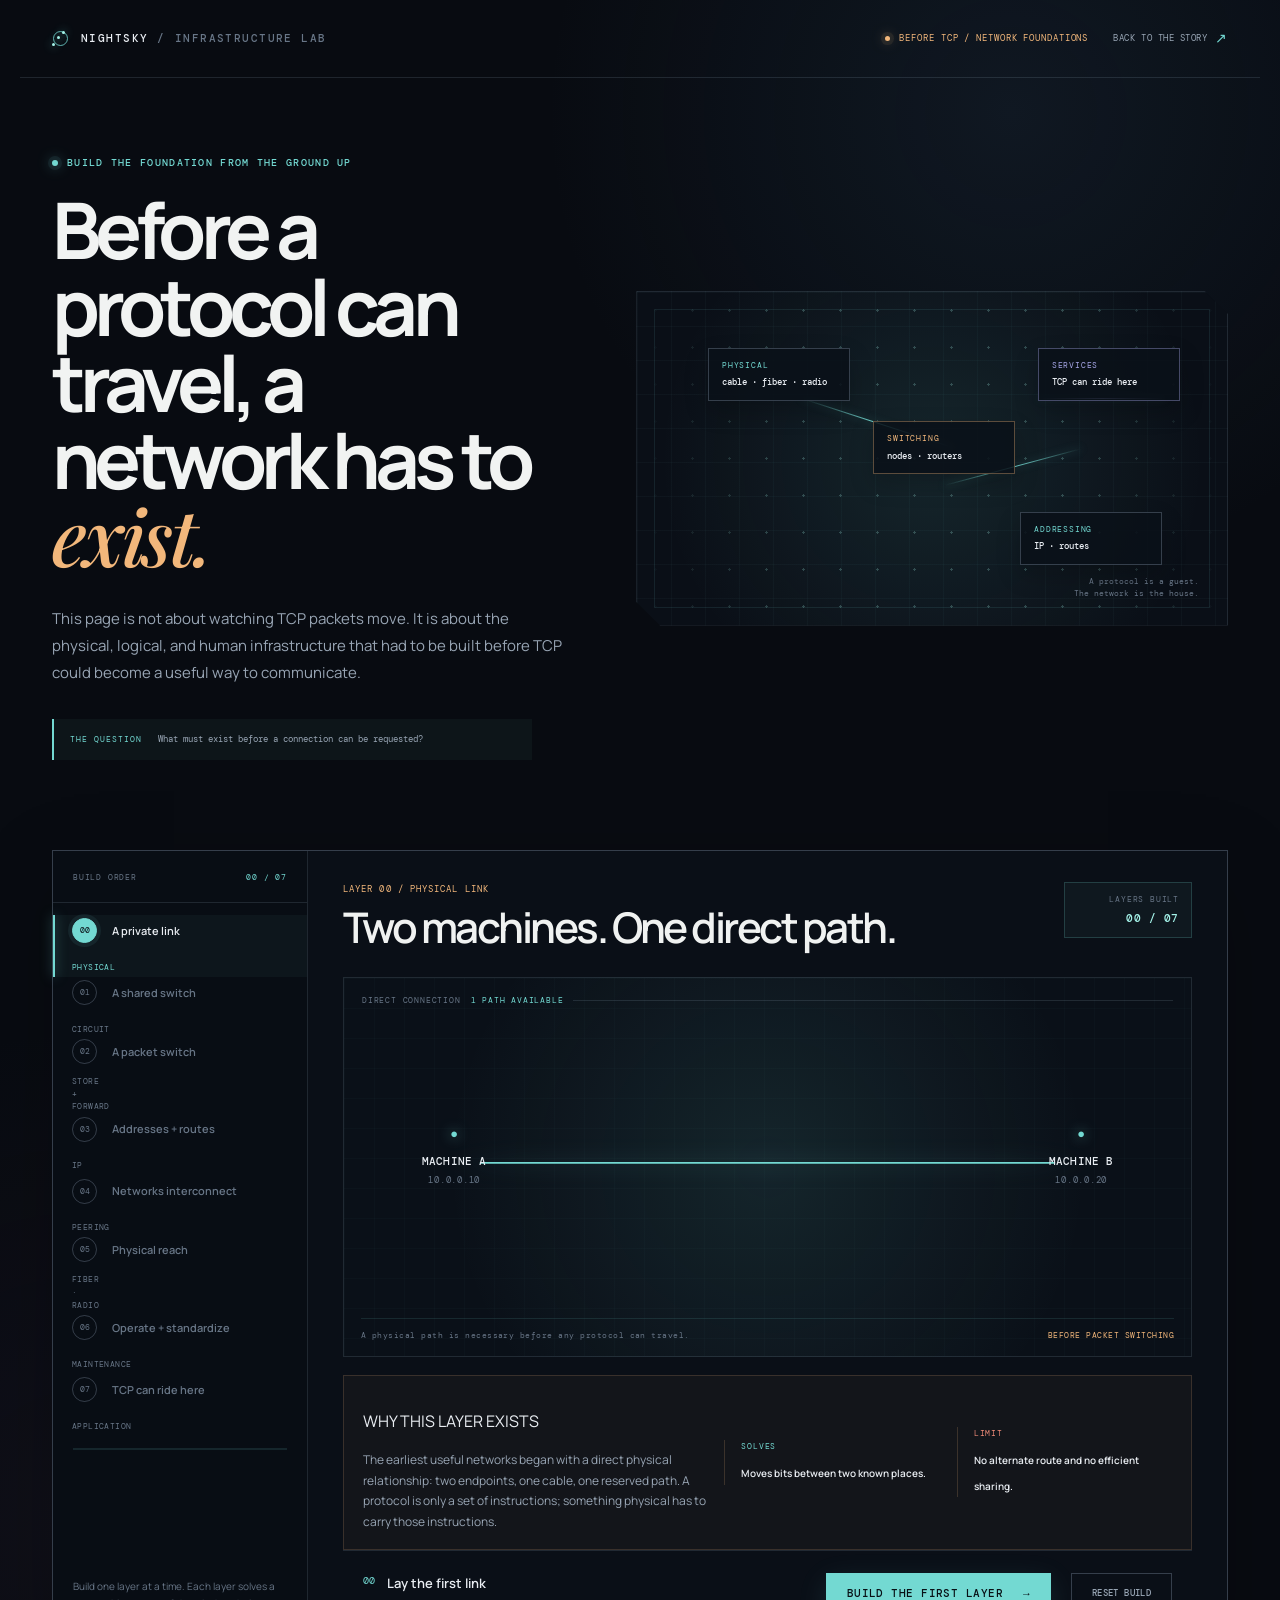
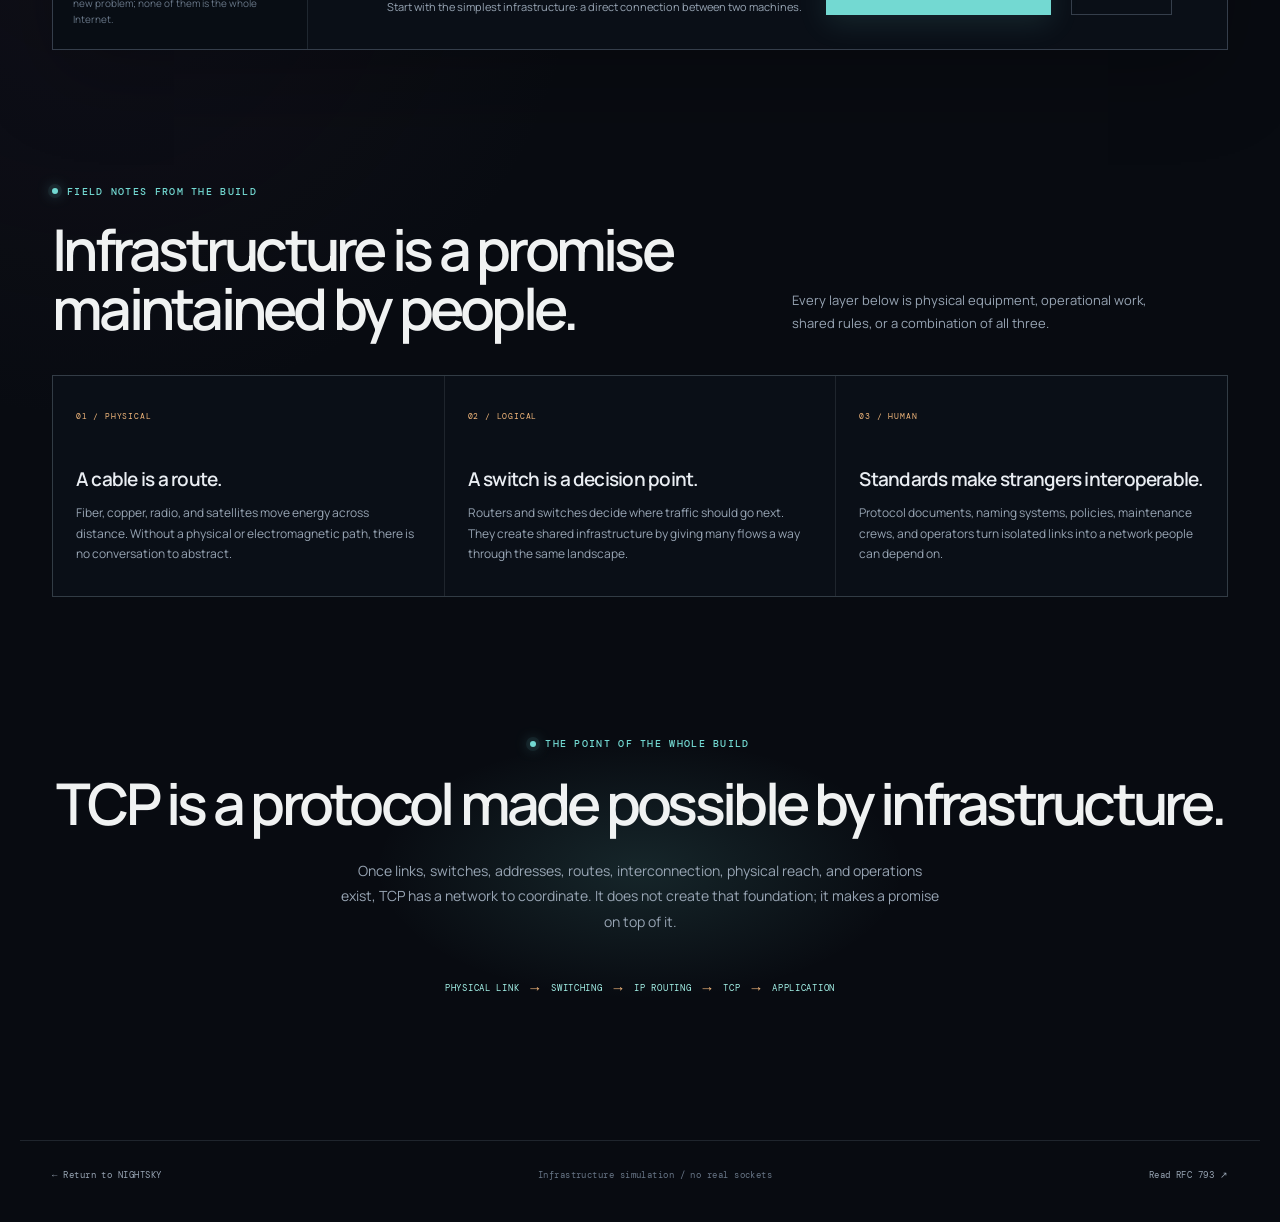
==== infrastructure.html @ 34075d55 "Refocus simulation on network infrastructure" ====
<!doctype html>
<html lang="en">
  <head>
    <meta charset="UTF-8" />
    <meta name="viewport" content="width=device-width, initial-scale=1.0" />
    <meta name="description" content="Build the network beneath TCP: physical links, switches, addressing, interconnection, reach, and operations." />
    <title>Infrastructure Lab — How the Network Was Built</title>
    <link rel="stylesheet" href="styles.css" />
    <link rel="stylesheet" href="infrastructure.css" />
  </head>
  <body class="infrastructure-page">
    <header class="infrastructure-topbar">
      <a class="brand" href="index.html" aria-label="Return to NIGHTSKY home">
        <span class="brand-mark" aria-hidden="true"><i></i><i></i><i></i></span>
        <span>NIGHTSKY</span>
        <span class="brand-slash">/</span>
        <span class="brand-muted">INFRASTRUCTURE LAB</span>
      </a>
      <div class="infra-scope-pill"><span class="signal-dot"></span> BEFORE TCP / NETWORK FOUNDATIONS</div>
      <a class="infra-back-link" href="index.html">Back to the story <span aria-hidden="true">↗</span></a>
    </header>

    <main class="infrastructure-main">
      <section class="infrastructure-hero">
        <div class="infrastructure-hero-copy">
          <p class="eyebrow"><span class="eyebrow-dot"></span> Build the foundation from the ground up</p>
          <h1>Before a protocol can travel, a network has to <em>exist.</em></h1>
          <p>
            This page is not about watching TCP packets move. It is about the physical, logical, and human
            infrastructure that had to be built before TCP could become a useful way to communicate.
          </p>
          <div class="infrastructure-scope-note">
            <span>THE QUESTION</span>
            <p>What must exist before a connection can be requested?</p>
          </div>
        </div>
        <div class="infrastructure-hero-diagram" aria-label="A layered illustration of physical links, switches, networks, and services" role="img">
          <div class="infra-hero-grid" aria-hidden="true"></div>
          <div class="infra-hero-layer layer-physical"><span>PHYSICAL</span><b>cable · fiber · radio</b></div>
          <div class="infra-hero-layer layer-switch"><span>SWITCHING</span><b>nodes · routers</b></div>
          <div class="infra-hero-layer layer-address"><span>ADDRESSING</span><b>IP · routes</b></div>
          <div class="infra-hero-layer layer-service"><span>SERVICES</span><b>TCP can ride here</b></div>
          <div class="infra-hero-connector connector-a" aria-hidden="true"></div>
          <div class="infra-hero-connector connector-b" aria-hidden="true"></div>
          <div class="infra-hero-connector connector-c" aria-hidden="true"></div>
          <div class="infrastructure-hero-caption">A protocol is a guest.<br />The network is the house.</div>
        </div>
      </section>

      <section class="infrastructure-lab-shell" aria-labelledby="buildTitle">
        <aside class="infrastructure-stepper" aria-label="Network infrastructure layers">
          <div class="infra-stepper-heading"><span>BUILD ORDER</span><b id="buildStepCount">00 / 07</b></div>
          <div class="infrastructure-step-list">
            <button class="infrastructure-step is-current" data-infra-step="0" type="button"><span>00</span><b>A private link</b><i>physical</i></button>
            <button class="infrastructure-step" data-infra-step="1" type="button"><span>01</span><b>A shared switch</b><i>circuit</i></button>
            <button class="infrastructure-step" data-infra-step="2" type="button"><span>02</span><b>A packet switch</b><i>store + forward</i></button>
            <button class="infrastructure-step" data-infra-step="3" type="button"><span>03</span><b>Addresses + routes</b><i>IP</i></button>
            <button class="infrastructure-step" data-infra-step="4" type="button"><span>04</span><b>Networks interconnect</b><i>peering</i></button>
            <button class="infrastructure-step" data-infra-step="5" type="button"><span>05</span><b>Physical reach</b><i>fiber · radio</i></button>
            <button class="infrastructure-step" data-infra-step="6" type="button"><span>06</span><b>Operate + standardize</b><i>maintenance</i></button>
            <button class="infrastructure-step" data-infra-step="7" type="button"><span>07</span><b>TCP can ride here</b><i>application</i></button>
          </div>
          <div class="infra-stepper-progress" aria-hidden="true"><span id="buildProgress"></span></div>
          <p class="infra-stepper-note">Build one layer at a time. Each layer solves a new problem; none of them is the whole Internet.</p>
        </aside>

        <div class="infrastructure-workspace">
          <div class="infra-workspace-heading">
            <div><p class="workspace-kicker" id="buildKicker">LAYER 00 / PHYSICAL LINK</p><h2 id="buildTitle">Two machines. One direct path.</h2></div>
            <div class="layer-count"><span>LAYERS BUILT</span><strong id="layerCount">01 / 08</strong></div>
          </div>

          <div class="build-canvas" id="buildCanvas" data-stage="0" aria-label="Network infrastructure build board">
            <div class="build-grid" aria-hidden="true"></div>
            <div class="build-canvas-label"><span id="canvasLabel">DIRECT CONNECTION</span><b id="canvasStatus">1 PATH AVAILABLE</b></div>
            <div class="build-illustration" id="buildIllustration" aria-live="polite"></div>
            <div class="build-canvas-footer"><span id="canvasHint">A physical path is necessary before any protocol can travel.</span><strong id="canvasEra">BEFORE PACKET SWITCHING</strong></div>
          </div>

          <div class="infrastructure-explanation">
            <div class="infra-explanation-copy"><p class="step-explainer-kicker">WHY THIS LAYER EXISTS</p><p id="buildExplanation">The earliest useful networks began with a direct physical relationship: two endpoints, one cable, one reserved path.</p></div>
            <div class="infra-solves"><span>SOLVES</span><strong id="buildSolves">Moves bits between two known places.</strong></div>
            <div class="infra-limits"><span>LIMIT</span><strong id="buildLimit">No alternate route and no efficient sharing.</strong></div>
          </div>

          <div class="infrastructure-action-panel">
            <div class="infra-action-context"><span id="actionLayer">00</span><div><strong id="actionTitle">Lay the first link</strong><p id="actionPrompt">Start with the simplest infrastructure: a direct connection between two machines.</p></div></div>
            <button class="button button-primary" id="buildPrimary" type="button">Build the first layer <span aria-hidden="true">→</span></button>
            <button class="button button-quiet" id="buildReset" type="button">Reset build</button>
          </div>
        </div>
      </section>

      <section class="infrastructure-log-section" aria-labelledby="fieldNotesTitle">
        <div class="infra-section-heading">
          <div><p class="eyebrow"><span class="eyebrow-dot"></span> Field notes from the build</p><h2 id="fieldNotesTitle">Infrastructure is a promise maintained by people.</h2></div>
          <p>Every layer below is physical equipment, operational work, shared rules, or a combination of all three.</p>
        </div>
        <div class="field-note-grid">
          <article class="field-note"><span>01 / PHYSICAL</span><h3>A cable is a route.</h3><p>Fiber, copper, radio, and satellites move energy across distance. Without a physical or electromagnetic path, there is no conversation to abstract.</p></article>
          <article class="field-note"><span>02 / LOGICAL</span><h3>A switch is a decision point.</h3><p>Routers and switches decide where traffic should go next. They create shared infrastructure by giving many flows a way through the same landscape.</p></article>
          <article class="field-note"><span>03 / HUMAN</span><h3>Standards make strangers interoperable.</h3><p>Protocol documents, naming systems, policies, maintenance crews, and operators turn isolated links into a network people can depend on.</p></article>
        </div>
      </section>

      <section class="infrastructure-recap">
        <div class="infrastructure-recap-glow" aria-hidden="true"></div>
        <div class="infrastructure-recap-content">
          <p class="eyebrow"><span class="eyebrow-dot"></span> The point of the whole build</p>
          <h2>TCP is a protocol made possible by infrastructure.</h2>
          <p>Once links, switches, addresses, routes, interconnection, physical reach, and operations exist, TCP has a network to coordinate. It does not create that foundation; it makes a promise on top of it.</p>
          <div class="infrastructure-stack" aria-label="The relationship between infrastructure and TCP">
            <span>PHYSICAL LINK</span><i>→</i><span>SWITCHING</span><i>→</i><span>IP ROUTING</span><i>→</i><span>TCP</span><i>→</i><span>APPLICATION</span>
          </div>
        </div>
      </section>
    </main>

    <footer class="infrastructure-footer">
      <a href="index.html">← Return to NIGHTSKY</a>
      <span>Infrastructure simulation / no real sockets</span>
      <a href="https://www.rfc-editor.org/rfc/rfc793" target="_blank" rel="noreferrer">Read RFC 793 ↗</a>
    </footer>

    <script src="infrastructure.js"></script>
  </body>
</html>
---- styles.css ----
@import url('https://fonts.googleapis.com/css2?family=DM+Mono:wght@400;500&family=Manrope:wght@400;500;600;700;800&family=Playfair+Display:ital,wght@0,500;0,600;1,500;1,600&display=swap');

:root {
  --ink: #e9edf2;
  --muted: #98a5b4;
  --faint: #687687;
  --bg: #080b11;
  --bg-soft: #0d121b;
  --panel: #111824;
  --panel-deep: #0a0f17;
  --line: rgba(164, 184, 209, 0.15);
  --line-bright: rgba(164, 184, 209, 0.28);
  --cyan: #73d9d2;
  --cyan-bright: #a4f3e9;
  --amber: #f2b77b;
  --coral: #f08b78;
  --lavender: #a7a7e8;
  --max: 1240px;
  --sans: 'Manrope', ui-sans-serif, system-ui, -apple-system, BlinkMacSystemFont, 'Segoe UI', sans-serif;
  --serif: 'Playfair Display', Georgia, serif;
  --mono: 'DM Mono', ui-monospace, SFMono-Regular, Menlo, Monaco, Consolas, monospace;
}

* {
  box-sizing: border-box;
}

html {
  scroll-behavior: smooth;
  background: var(--bg);
}

body {
  margin: 0;
  color: var(--ink);
  background:
    radial-gradient(circle at 77% 5%, rgba(49, 83, 112, 0.16), transparent 28rem),
    radial-gradient(circle at 10% 43%, rgba(74, 48, 80, 0.12), transparent 30rem),
    var(--bg);
  font-family: var(--sans);
  line-height: 1.6;
  overflow-x: hidden;
}

body::before,
body::after {
  content: '';
  position: fixed;
  z-index: -1;
  width: 1px;
  height: 1px;
  border-radius: 50%;
  background: #fff;
  box-shadow: 40px 80px 0 rgba(255, 255, 255, 0.5), 160px 20px 0 rgba(255, 255, 255, 0.38), 310px 120px 0 rgba(255, 255, 255, 0.3), 510px 40px 0 rgba(255, 255, 255, 0.32), 730px 130px 0 rgba(255, 255, 255, 0.25), 940px 20px 0 rgba(255, 255, 255, 0.4), 1120px 160px 0 rgba(255, 255, 255, 0.25), 1280px 70px 0 rgba(255, 255, 255, 0.3), 1510px 190px 0 rgba(255, 255, 255, 0.35), 1750px 80px 0 rgba(255, 255, 255, 0.25);
  opacity: 0.5;
  pointer-events: none;
}

body::before {
  top: 4%;
  left: 4%;
}

body::after {
  top: 61%;
  left: 0;
  transform: scale(0.65);
  opacity: 0.24;
}

.noise {
  position: fixed;
  inset: 0;
  z-index: 20;
  opacity: 0.025;
  pointer-events: none;
  background-image: url("data:image/svg+xml,%3Csvg viewBox='0 0 180 180' xmlns='http://www.w3.org/2000/svg'%3E%3Cfilter id='n'%3E%3CfeTurbulence type='fractalNoise' baseFrequency='.9' numOctaves='4' stitchTiles='stitch'/%3E%3C/filter%3E%3Crect width='100%25' height='100%25' filter='url(%23n)' opacity='.65'/%3E%3C/svg%3E");
}

a {
  color: inherit;
  text-decoration: none;
}

button,
input {
  font: inherit;
}

button,
a {
  -webkit-tap-highlight-color: transparent;
}

button {
  cursor: pointer;
}

::selection {
  color: #091015;
  background: var(--cyan);
}

.topbar {
  position: relative;
  z-index: 5;
  display: flex;
  align-items: center;
  gap: 30px;
  max-width: var(--max);
  height: 82px;
  margin: 0 auto;
  padding: 0 32px;
  border-bottom: 1px solid var(--line);
}

.brand,
.footer-brand {
  display: inline-flex;
  align-items: center;
  gap: 9px;
  color: var(--ink);
  font-family: var(--mono);
  font-size: 11px;
  font-weight: 500;
  letter-spacing: 0.13em;
  white-space: nowrap;
}

.brand-slash,
.brand-muted {
  color: var(--faint);
}

.brand-mark {
  position: relative;
  display: inline-flex;
  align-items: flex-end;
  gap: 2px;
  width: 17px;
  height: 17px;
  margin-right: 3px;
}

.brand-mark::before {
  position: absolute;
  top: 1px;
  left: 1px;
  width: 13px;
  height: 13px;
  border: 1px solid var(--cyan);
  border-radius: 50%;
  content: '';
  opacity: 0.8;
}

.brand-mark i {
  z-index: 1;
  display: block;
  width: 3px;
  height: 3px;
  border-radius: 50%;
  background: var(--cyan-bright);
  box-shadow: 0 0 8px var(--cyan);
}

.brand-mark i:nth-child(1) {
  margin-bottom: 1px;
}

.brand-mark i:nth-child(2) {
  margin-bottom: 8px;
}

.brand-mark i:nth-child(3) {
  margin-bottom: 13px;
}

.topnav {
  display: flex;
  align-items: center;
  gap: 25px;
  margin-left: auto;
  color: var(--muted);
  font-size: 12px;
  font-weight: 600;
}

.topnav a,
.topnav-cta,
.text-link,
.footer a {
  transition: color 180ms ease, opacity 180ms ease;
}

.topnav a:hover,
.topnav a:focus-visible,
.topnav-cta:hover,
.topnav-cta:focus-visible,
.text-link:hover,
.text-link:focus-visible,
.footer a:hover,
.footer a:focus-visible {
  color: var(--cyan-bright);
}

.topnav-cta {
  color: var(--cyan);
  font-family: var(--mono);
  font-size: 10px;
  letter-spacing: 0.08em;
  text-transform: uppercase;
}

.section-pad {
  max-width: var(--max);
  margin: 0 auto;
  padding: 130px 32px;
}

.eyebrow {
  display: flex;
  align-items: center;
  gap: 9px;
  margin: 0 0 22px;
  color: var(--cyan);
  font-family: var(--mono);
  font-size: 10px;
  font-weight: 500;
  letter-spacing: 0.13em;
  line-height: 1.3;
  text-transform: uppercase;
}

.eyebrow-dot,
.signal-dot {
  display: inline-block;
  width: 6px;
  height: 6px;
  flex: 0 0 auto;
  border-radius: 50%;
  background: var(--cyan);
  box-shadow: 0 0 0 4px rgba(115, 217, 210, 0.08), 0 0 14px rgba(115, 217, 210, 0.8);
}

.hero {
  display: grid;
  grid-template-columns: minmax(0, 0.94fr) minmax(460px, 1.06fr);
  align-items: center;
  gap: 56px;
  min-height: 670px;
  padding-top: 90px;
  padding-bottom: 105px;
}

.hero-copy {
  position: relative;
  z-index: 1;
}

.hero h1 {
  max-width: 700px;
  margin: 0;
  color: #f2f4f5;
  font-size: clamp(50px, 6vw, 83px);
  font-weight: 700;
  letter-spacing: -0.07em;
  line-height: 0.99;
}

.hero h1 em {
  color: var(--amber);
  font-family: var(--serif);
  font-weight: 500;
  letter-spacing: -0.045em;
}

.hero-lede {
  max-width: 570px;
  margin: 33px 0 0;
  color: var(--muted);
  font-size: 16px;
  line-height: 1.75;
}

.hero-lede strong {
  color: var(--ink);
  font-weight: 600;
}

.hero-actions {
  display: flex;
  align-items: center;
  gap: 25px;
  margin-top: 37px;
}

.button {
  display: inline-flex;
  align-items: center;
  justify-content: center;
  gap: 20px;
  min-height: 48px;
  border: 1px solid transparent;
  padding: 0 20px;
  font-family: var(--mono);
  font-size: 11px;
  font-weight: 500;
  letter-spacing: 0.04em;
  line-height: 1;
  text-transform: uppercase;
  transition: background 180ms ease, border-color 180ms ease, color 180ms ease, transform 180ms ease, box-shadow 180ms ease;
}

.button:hover,
.button:focus-visible {
  transform: translateY(-2px);
}

.button-primary {
  color: #081116;
  background: var(--cyan);
  box-shadow: 0 8px 30px rgba(115, 217, 210, 0.12);
}

.button-primary:hover,
.button-primary:focus-visible {
  background: var(--cyan-bright);
  box-shadow: 0 12px 35px rgba(115, 217, 210, 0.2);
}

.text-link {
  color: var(--muted);
  font-family: var(--mono);
  font-size: 10px;
  letter-spacing: 0.05em;
  text-transform: uppercase;
}

.text-link span {
  display: inline-block;
  margin-left: 7px;
  color: var(--amber);
  font-size: 14px;
}

.hero-meta {
  display: flex;
  flex-wrap: wrap;
  gap: 17px 25px;
  margin-top: 76px;
  color: var(--faint);
  font-family: var(--mono);
  font-size: 9px;
  letter-spacing: 0.04em;
  text-transform: uppercase;
}

.hero-meta b {
  margin-right: 5px;
  color: var(--amber);
  font-weight: 500;
}

.hero-visual {
  position: relative;
  min-height: 510px;
  overflow: hidden;
  border: 1px solid var(--line);
  background:
    linear-gradient(rgba(115, 217, 210, 0.025) 1px, transparent 1px),
    linear-gradient(90deg, rgba(115, 217, 210, 0.025) 1px, transparent 1px),
    radial-gradient(circle at 50% 47%, rgba(62, 107, 121, 0.3), transparent 35%),
    #0a1019;
  background-size: 42px 42px, 42px 42px, auto, auto;
  clip-path: polygon(0 0, 96% 0, 100% 7%, 100% 100%, 4% 100%, 0 93%);
}

.hero-visual::before,
.hero-visual::after {
  position: absolute;
  content: '';
  pointer-events: none;
}

.hero-visual::before {
  inset: 18px;
  border: 1px solid rgba(115, 217, 210, 0.12);
  clip-path: polygon(0 0, 97% 0, 100% 7%, 100% 100%, 3% 100%, 0 92%);
}

.hero-visual::after {
  top: 53px;
  right: 55px;
  width: 4px;
  height: 4px;
  border-radius: 50%;
  background: var(--cyan-bright);
  box-shadow: 0 0 15px 4px rgba(115, 217, 210, 0.6);
}

.visual-orbit {
  position: absolute;
  top: 50%;
  left: 50%;
  border: 1px solid rgba(115, 217, 210, 0.14);
  border-radius: 50%;
  transform: translate(-50%, -50%) rotate(-18deg);
}

.orbit-one {
  width: 420px;
  height: 250px;
}

.orbit-two {
  width: 510px;
  height: 345px;
  border-color: rgba(167, 167, 232, 0.1);
  transform: translate(-50%, -50%) rotate(24deg);
}

.visual-glow {
  position: absolute;
  top: 50%;
  left: 50%;
  width: 210px;
  height: 210px;
  border-radius: 50%;
  background: rgba(115, 217, 210, 0.1);
  filter: blur(35px);
  transform: translate(-50%, -50%);
}

.constellation-lines {
  position: absolute;
  inset: 0;
}

.line {
  position: absolute;
  height: 1px;
  transform-origin: left center;
  background: linear-gradient(90deg, transparent, rgba(115, 217, 210, 0.65), transparent);
  box-shadow: 0 0 8px rgba(115, 217, 210, 0.3);
}

.line::after {
  position: absolute;
  top: -2px;
  right: 14%;
  width: 5px;
  height: 5px;
  border-radius: 50%;
  background: var(--cyan-bright);
  box-shadow: 0 0 12px 3px rgba(115, 217, 210, 0.5);
  content: '';
}

.line-a {
  top: 48%;
  left: 16%;
  width: 31%;
  transform: rotate(-24deg);
}

.line-b {
  top: 48%;
  left: 47%;
  width: 31%;
  transform: rotate(21deg);
}

.line-c {
  top: 51%;
  left: 16%;
  width: 50%;
  transform: rotate(4deg);
  opacity: 0.36;
}

.line-d {
  top: 35%;
  left: 23%;
  width: 43%;
  transform: rotate(-42deg);
  opacity: 0.3;
}

.line-e {
  top: 69%;
  left: 26%;
  width: 44%;
  transform: rotate(32deg);
  opacity: 0.28;
}

.line-f {
  top: 28%;
  left: 58%;
  width: 23%;
  transform: rotate(68deg);
  opacity: 0.32;
}

.node {
  position: absolute;
  z-index: 2;
  display: flex;
  flex-direction: column;
  align-items: center;
  gap: 8px;
  color: var(--ink);
  font-family: var(--mono);
  font-size: 9px;
  letter-spacing: 0.12em;
  text-align: center;
}

.node::before {
  position: absolute;
  top: -19px;
  left: 50%;
  width: 8px;
  height: 8px;
  border: 2px solid var(--cyan);
  border-radius: 50%;
  background: var(--bg-soft);
  box-shadow: 0 0 0 5px rgba(115, 217, 210, 0.08), 0 0 22px rgba(115, 217, 210, 0.7);
  content: '';
  transform: translateX(-50%);
}

.node b {
  color: var(--faint);
  font-size: 8px;
  font-weight: 400;
}

.node-origin {
  top: 47%;
  left: 14%;
}

.node-router {
  top: 36%;
  left: 48%;
}

.node-server {
  top: 48%;
  right: 13%;
}

.packet {
  position: absolute;
  z-index: 3;
  display: flex;
  align-items: center;
  gap: 6px;
  color: #071116;
  background: var(--cyan);
  box-shadow: 0 0 18px rgba(115, 217, 210, 0.45);
  font-family: var(--mono);
  font-size: 7px;
  font-weight: 500;
  letter-spacing: 0.04em;
  padding: 4px 6px;
  transform: rotate(-8deg);
  animation: packetFloat 4s ease-in-out infinite;
}

.packet i {
  color: rgba(7, 17, 22, 0.58);
  font-style: normal;
}

.packet-a {
  top: 40%;
  left: 29%;
}

.packet-b {
  top: 54%;
  left: 55%;
  animation-delay: -1.8s;
  background: var(--amber);
  box-shadow: 0 0 18px rgba(242, 183, 123, 0.35);
}

.packet-c {
  top: 30%;
  left: 68%;
  animation-delay: -2.8s;
  background: var(--lavender);
  box-shadow: 0 0 18px rgba(167, 167, 232, 0.35);
}

@keyframes packetFloat {
  0%, 100% { margin-top: 0; }
  50% { margin-top: -10px; }
}

.visual-caption {
  position: absolute;
  bottom: 33px;
  left: 34px;
  display: flex;
  align-items: flex-start;
  gap: 13px;
  color: var(--muted);
  font-family: var(--mono);
  font-size: 9px;
  line-height: 1.6;
}

.visual-caption p {
  margin: 0;
}

.visual-caption b {
  color: var(--cyan-bright);
  font-weight: 500;
  letter-spacing: 0.04em;
}

.caption-line {
  width: 26px;
  height: 1px;
  margin-top: 7px;
  background: var(--amber);
}

.coordinate {
  position: absolute;
  color: rgba(152, 165, 180, 0.56);
  font-family: var(--mono);
  font-size: 8px;
  letter-spacing: 0.12em;
}

.coordinate-top {
  top: 33px;
  left: 34px;
}

.coordinate-bottom {
  right: 33px;
  bottom: 35px;
  color: rgba(242, 183, 123, 0.7);
}

.story-strip {
  position: relative;
  display: grid;
  grid-template-columns: 190px 1fr 32px;
  align-items: center;
  gap: 25px;
  max-width: var(--max);
  margin: 0 auto;
  padding: 28px 32px;
  border-top: 1px solid var(--line);
  border-bottom: 1px solid var(--line);
  color: var(--muted);
}

.strip-label {
  display: flex;
  align-items: center;
  gap: 9px;
  color: var(--amber);
  font-family: var(--mono);
  font-size: 9px;
  letter-spacing: 0.1em;
  line-height: 1.4;
  text-transform: uppercase;
}

.story-strip p {
  max-width: 720px;
  margin: 0;
  font-family: var(--serif);
  font-size: 18px;
  font-style: italic;
  line-height: 1.5;
}

.strip-mark {
  color: var(--cyan);
  font-size: 17px;
  text-align: right;
}

.section-heading {
  display: grid;
  grid-template-columns: minmax(0, 1fr) minmax(280px, 0.7fr);
  align-items: end;
  gap: 80px;
  margin-bottom: 60px;
}

.section-heading h2 {
  max-width: 630px;
  margin: 0;
  color: #f0f2f2;
  font-size: clamp(36px, 4.5vw, 61px);
  font-weight: 600;
  letter-spacing: -0.065em;
  line-height: 1.02;
}

.section-intro {
  max-width: 390px;
  margin: 0 0 3px;
  color: var(--muted);
  font-size: 14px;
  line-height: 1.75;
}

.journey {
  padding-top: 150px;
}

.journey-board {
  display: grid;
  grid-template-columns: minmax(250px, 0.72fr) minmax(0, 1.28fr);
  min-height: 470px;
  border: 1px solid var(--line);
  background: rgba(13, 18, 27, 0.62);
}

.journey-rail {
  position: relative;
  display: flex;
  flex-direction: column;
  gap: 0;
  padding: 27px 0;
  border-right: 1px solid var(--line);
}

.rail-line {
  position: absolute;
  top: 54px;
  bottom: 54px;
  left: 33px;
  width: 1px;
  background: var(--line);
}

.rail-line span {
  display: block;
  width: 1px;
  height: 0;
  background: var(--cyan);
  box-shadow: 0 0 12px rgba(115, 217, 210, 0.75);
  transition: height 450ms ease;
}

.journey-step {
  position: relative;
  z-index: 1;
  display: grid;
  grid-template-columns: 40px 1fr auto;
  align-items: center;
  gap: 9px;
  min-height: 54px;
  border: 0;
  padding: 0 28px 0 21px;
  color: var(--faint);
  background: transparent;
  text-align: left;
  transition: color 200ms ease, background 200ms ease;
}

.journey-step:hover,
.journey-step:focus-visible,
.journey-step.is-active {
  color: var(--ink);
  background: rgba(115, 217, 210, 0.045);
}

.step-number {
  display: flex;
  align-items: center;
  justify-content: center;
  width: 25px;
  height: 25px;
  border: 1px solid var(--line-bright);
  border-radius: 50%;
  color: var(--faint);
  background: var(--panel-deep);
  font-family: var(--mono);
  font-size: 9px;
  transition: border-color 200ms ease, color 200ms ease, box-shadow 200ms ease;
}

.journey-step.is-active .step-number {
  border-color: var(--cyan);
  color: var(--bg);
  background: var(--cyan);
  box-shadow: 0 0 0 5px rgba(115, 217, 210, 0.08), 0 0 18px rgba(115, 217, 210, 0.38);
}

.step-title {
  font-size: 13px;
  font-weight: 600;
}

.step-era {
  color: var(--faint);
  font-family: var(--mono);
  font-size: 9px;
  letter-spacing: 0.04em;
}

.journey-step.is-active .step-era {
  color: var(--cyan);
}

.journey-detail {
  position: relative;
  display: flex;
  flex-direction: column;
  min-height: 470px;
  padding: 48px 57px 38px;
  background:
    radial-gradient(circle at 82% 20%, rgba(115, 217, 210, 0.08), transparent 15rem),
    var(--panel-deep);
}

.detail-index {
  color: var(--amber);
  font-family: var(--mono);
  font-size: 10px;
  letter-spacing: 0.12em;
}

.detail-icon {
  display: flex;
  align-items: center;
  justify-content: center;
  width: 55px;
  height: 55px;
  margin: 55px 0 25px;
  border: 1px solid rgba(115, 217, 210, 0.45);
  border-radius: 50%;
  color: var(--cyan);
  font-size: 24px;
  box-shadow: 0 0 0 9px rgba(115, 217, 210, 0.045), inset 0 0 20px rgba(115, 217, 210, 0.08);
}

.journey-detail h3 {
  max-width: 500px;
  margin: 0;
  color: #f0f2f2;
  font-size: clamp(27px, 3.2vw, 41px);
  font-weight: 600;
  letter-spacing: -0.055em;
  line-height: 1.08;
}

.journey-detail > p {
  max-width: 570px;
  margin: 22px 0 0;
  color: var(--muted);
  font-size: 14px;
  line-height: 1.8;
}

.detail-answer {
  max-width: 570px;
  margin-top: auto;
  padding-top: 30px;
}

.answer-label {
  display: block;
  margin-bottom: 6px;
  color: var(--faint);
  font-family: var(--mono);
  font-size: 9px;
  letter-spacing: 0.1em;
  text-transform: uppercase;
}

.detail-answer strong {
  display: block;
  color: var(--cyan-bright);
  font-size: 12px;
  font-weight: 600;
  line-height: 1.5;
}

.detail-footer {
  display: flex;
  align-items: center;
  justify-content: space-between;
  margin-top: 30px;
  padding-top: 18px;
  border-top: 1px solid var(--line);
  color: var(--faint);
  font-family: var(--mono);
  font-size: 9px;
  letter-spacing: 0.09em;
}

.detail-arrow {
  color: var(--amber);
  font-size: 17px;
}

.analogy-panel {
  display: grid;
  grid-template-columns: minmax(0, 1fr) minmax(330px, 0.9fr);
  gap: 60px;
  align-items: center;
  margin-top: 20px;
  padding: 32px 35px;
  border: 1px solid var(--line);
  background: rgba(242, 183, 123, 0.025);
}

.analogy-copy .eyebrow {
  margin-bottom: 14px;
  color: var(--amber);
}

.analogy-copy .eyebrow-dot {
  background: var(--amber);
  box-shadow: 0 0 0 4px rgba(242, 183, 123, 0.08), 0 0 14px rgba(242, 183, 123, 0.7);
}

.analogy-copy h3 {
  margin: 0;
  color: #edf0ef;
  font-size: 25px;
  font-weight: 600;
  letter-spacing: -0.04em;
}

.analogy-copy p:not(.eyebrow) {
  max-width: 550px;
  margin: 13px 0 0;
  color: var(--muted);
  font-size: 13px;
  line-height: 1.75;
}

.analogy-visual {
  min-height: 125px;
  padding-top: 12px;
}

.train-track,
.envelope-row {
  display: flex;
  align-items: center;
  gap: 7px;
  height: 37px;
}

.train-track {
  position: relative;
  max-width: 280px;
  padding-bottom: 10px;
  border-bottom: 1px solid rgba(167, 167, 232, 0.35);
}

.train-car {
  position: absolute;
  z-index: 1;
  top: 0;
  left: 30px;
  padding: 6px 8px;
  color: #0b1017;
  background: var(--lavender);
  font-family: var(--mono);
  font-size: 8px;
  letter-spacing: 0.08em;
}

.track-line {
  display: block;
  width: 38px;
  height: 1px;
  background: var(--lavender);
  opacity: 0.45;
}

.track-line:last-child {
  margin-left: 188px;
}

.envelope-row {
  justify-content: flex-end;
  gap: 8px;
}

.envelope {
  display: flex;
  align-items: center;
  justify-content: center;
  width: 42px;
  height: 28px;
  border: 1px solid var(--amber);
  color: var(--amber);
  background: rgba(242, 183, 123, 0.06);
  font-family: var(--mono);
  font-size: 9px;
  transform: translateY(-1px);
}

.envelope:nth-child(2) { transform: translateY(3px); }
.envelope:nth-child(3) { transform: translateY(-2px); }
.envelope:nth-child(4) { transform: translateY(4px); }

.analogy-labels {
  display: flex;
  justify-content: space-between;
  margin-top: 12px;
  color: var(--faint);
  font-family: var(--mono);
  font-size: 8px;
  letter-spacing: 0.05em;
}

.analogy-labels span:last-child {
  color: var(--amber);
}

.packet-workshop {
  padding-top: 145px;
  padding-bottom: 145px;
  border-top: 1px solid var(--line);
}

.workshop-shell {
  display: grid;
  grid-template-columns: minmax(240px, 0.65fr) minmax(0, 1.35fr);
  min-height: 365px;
  border: 1px solid var(--line);
  background: rgba(13, 18, 27, 0.55);
}

.workshop-controls {
  display: flex;
  flex-direction: column;
  padding: 32px 30px;
  border-right: 1px solid var(--line);
  background: rgba(8, 13, 20, 0.55);
}

.control-block + .control-block {
  margin-top: 32px;
}

.control-label {
  display: flex;
  align-items: center;
  gap: 10px;
  color: var(--ink);
  font-size: 12px;
  font-weight: 600;
}

.control-label > span {
  color: var(--cyan);
  font-family: var(--mono);
  font-size: 9px;
  font-weight: 400;
}

.range-row {
  display: flex;
  align-items: center;
  gap: 14px;
  margin-top: 19px;
}

.range-row input {
  width: 100%;
  height: 2px;
  accent-color: var(--cyan);
  cursor: pointer;
}

.range-row output {
  min-width: 67px;
  color: var(--cyan-bright);
  font-family: var(--mono);
  font-size: 9px;
  text-align: right;
}

.toggle-control {
  display: flex;
  align-items: center;
  gap: 11px;
  margin-top: 17px;
  color: var(--muted);
  cursor: pointer;
  font-family: var(--mono);
  font-size: 9px;
}

.toggle-control input {
  position: absolute;
  width: 1px;
  height: 1px;
  opacity: 0;
}

.toggle-track {
  position: relative;
  display: inline-block;
  width: 33px;
  height: 18px;
  flex: 0 0 auto;
  border: 1px solid var(--line-bright);
  border-radius: 12px;
  background: var(--panel);
  transition: border-color 180ms ease, background 180ms ease;
}

.toggle-track i {
  position: absolute;
  top: 3px;
  left: 3px;
  width: 10px;
  height: 10px;
  border-radius: 50%;
  background: var(--faint);
  transition: left 180ms ease, background 180ms ease;
}

.toggle-control input:checked + .toggle-track {
  border-color: var(--coral);
  background: rgba(240, 139, 120, 0.1);
}

.toggle-control input:checked + .toggle-track i {
  left: 18px;
  background: var(--coral);
  box-shadow: 0 0 9px rgba(240, 139, 120, 0.65);
}

.toggle-control input:focus-visible + .toggle-track {
  outline: 2px solid var(--cyan);
  outline-offset: 3px;
}

.workshop-button {
  align-self: flex-start;
  min-height: 42px;
  margin-top: 39px;
  padding: 0 15px;
  color: #081116;
  font-size: 9px;
}

.workshop-hint {
  margin: auto 0 0;
  padding-top: 35px;
  color: var(--faint);
  font-size: 10px;
  line-height: 1.6;
}

.workshop-stage {
  position: relative;
  display: flex;
  flex-direction: column;
  min-width: 0;
  padding: 31px 35px 28px;
  background:
    linear-gradient(rgba(115, 217, 210, 0.027) 1px, transparent 1px),
    linear-gradient(90deg, rgba(115, 217, 210, 0.027) 1px, transparent 1px),
    #0b1119;
  background-size: 34px 34px;
}

.workshop-stage-top {
  display: flex;
  justify-content: space-between;
  color: var(--faint);
  font-family: var(--mono);
  font-size: 9px;
  letter-spacing: 0.1em;
}

.workshop-stage-top strong {
  color: var(--amber);
  font-weight: 400;
}

.packet-track {
  display: flex;
  align-items: center;
  justify-content: center;
  gap: 10px;
  min-height: 145px;
  padding: 16px 0;
}

.packet-piece {
  position: relative;
  display: flex;
  flex-direction: column;
  align-items: center;
  justify-content: center;
  width: 62px;
  height: 74px;
  border: 1px solid var(--line-bright);
  color: var(--muted);
  background: rgba(17, 24, 36, 0.85);
  font-family: var(--mono);
  font-size: 8px;
  line-height: 1.4;
  transition: opacity 250ms ease, border-color 250ms ease, color 250ms ease, background 250ms ease, transform 250ms ease;
}

.packet-piece::before,
.packet-piece::after {
  position: absolute;
  content: '';
}

.packet-piece::before {
  top: 7px;
  left: 7px;
  width: 5px;
  height: 5px;
  border: 1px solid var(--cyan);
  border-radius: 50%;
}

.packet-piece::after {
  right: -5px;
  bottom: 12px;
  left: -5px;
  height: 1px;
  background: var(--line);
}

.packet-piece b {
  color: var(--cyan-bright);
  font-size: 11px;
  font-weight: 500;
}

.packet-piece small {
  color: var(--faint);
  font-size: 7px;
}

.packet-piece.is-sent {
  border-color: var(--cyan);
  color: var(--cyan-bright);
  background: rgba(115, 217, 210, 0.08);
  transform: translateY(-7px);
  box-shadow: 0 0 20px rgba(115, 217, 210, 0.12);
}

.packet-piece.is-sent::before {
  background: var(--cyan);
  box-shadow: 0 0 8px var(--cyan);
}

.packet-piece.is-lost {
  border-color: var(--coral);
  color: var(--coral);
  background: rgba(240, 139, 120, 0.08);
  transform: translateY(8px) rotate(4deg);
  opacity: 0.75;
}

.packet-piece.is-lost::before {
  border-color: var(--coral);
  background: var(--coral);
  box-shadow: 0 0 8px var(--coral);
}

.packet-piece.is-repaired {
  border-color: var(--amber);
  color: var(--amber);
  background: rgba(242, 183, 123, 0.08);
  transform: translateY(-2px);
  box-shadow: 0 0 20px rgba(242, 183, 123, 0.14);
}

.packet-piece.is-repaired::before {
  border-color: var(--amber);
  background: var(--amber);
  box-shadow: 0 0 8px var(--amber);
}

.workshop-message {
  min-height: 28px;
  color: var(--muted);
  font-family: var(--serif);
  font-size: 15px;
  font-style: italic;
  line-height: 1.5;
  text-align: center;
}

.workshop-steps {
  display: flex;
  justify-content: center;
  gap: 22px;
  margin-top: auto;
  padding-top: 22px;
  color: var(--faint);
  font-family: var(--mono);
  font-size: 8px;
  letter-spacing: 0.1em;
  text-transform: uppercase;
}

.workshop-step {
  display: flex;
  align-items: center;
  gap: 7px;
  transition: color 220ms ease;
}

.workshop-step b {
  display: flex;
  align-items: center;
  justify-content: center;
  width: 17px;
  height: 17px;
  border: 1px solid var(--line-bright);
  border-radius: 50%;
  color: var(--faint);
  font-size: 8px;
  font-weight: 400;
}

.workshop-step.is-current,
.workshop-step.is-done {
  color: var(--cyan);
}

.workshop-step.is-current b {
  border-color: var(--cyan);
  color: var(--bg);
  background: var(--cyan);
}

.workshop-step.is-done b {
  border-color: var(--cyan);
  color: var(--cyan);
}

.workshop-story {
  display: flex;
  align-items: flex-start;
  gap: 13px;
  max-width: 700px;
  margin: 30px auto 0;
  color: var(--muted);
  text-align: center;
}

.workshop-story-mark {
  color: var(--amber);
  font-size: 17px;
}

.workshop-story p {
  margin: 0;
  font-family: var(--serif);
  font-size: 15px;
  font-style: italic;
  line-height: 1.55;
}

.workshop-story strong {
  color: var(--ink);
  font-weight: 500;
}

.simulation-gateway {
  display: grid;
  grid-template-columns: minmax(0, 0.9fr) minmax(370px, 1.1fr);
  align-items: center;
  gap: 75px;
  padding-top: 135px;
  padding-bottom: 140px;
  border-top: 1px solid var(--line);
}

.gateway-copy h2 {
  max-width: 550px;
  margin: 0;
  color: #f0f2f2;
  font-size: clamp(34px, 4.4vw, 58px);
  font-weight: 600;
  letter-spacing: -0.065em;
  line-height: 1.03;
}

.gateway-copy > p:not(.eyebrow) {
  max-width: 500px;
  margin: 24px 0 31px;
  color: var(--muted);
  font-size: 14px;
  line-height: 1.8;
}

.gateway-card {
  position: relative;
  overflow: hidden;
  border: 1px solid var(--line-bright);
  background:
    linear-gradient(rgba(115, 217, 210, 0.03) 1px, transparent 1px),
    linear-gradient(90deg, rgba(115, 217, 210, 0.03) 1px, transparent 1px),
    var(--panel-deep);
  background-size: 32px 32px;
  box-shadow: 18px 20px 0 rgba(0, 0, 0, 0.12);
}

.gateway-card::before {
  position: absolute;
  top: -80px;
  right: -60px;
  width: 240px;
  height: 240px;
  border-radius: 50%;
  background: rgba(115, 217, 210, 0.12);
  filter: blur(45px);
  content: '';
}

.gateway-card-top {
  position: relative;
  z-index: 1;
  display: flex;
  justify-content: space-between;
  padding: 18px 21px;
  border-bottom: 1px solid var(--line);
  color: var(--faint);
  font-family: var(--mono);
  font-size: 9px;
  letter-spacing: 0.1em;
}

.gateway-card-top b {
  color: var(--cyan);
  font-weight: 400;
}

.gateway-mini-wire {
  position: relative;
  z-index: 1;
  display: flex;
  align-items: center;
  gap: 10px;
  padding: 58px 26px 44px;
  color: var(--muted);
  font-family: var(--mono);
  font-size: 9px;
  letter-spacing: 0.08em;
  text-align: center;
}

.gateway-mini-wire i {
  position: relative;
  display: block;
  width: 54px;
  height: 1px;
  background: linear-gradient(90deg, var(--cyan), var(--amber));
}

.gateway-mini-wire i::after {
  position: absolute;
  top: -3px;
  right: 0;
  width: 6px;
  height: 6px;
  border-top: 1px solid var(--amber);
  border-right: 1px solid var(--amber);
  content: '';
  transform: rotate(45deg);
}

.gateway-mini-wire strong {
  padding: 8px 10px;
  color: #071116;
  background: var(--cyan);
  font-size: 9px;
  font-weight: 500;
  box-shadow: 0 0 18px rgba(115, 217, 210, 0.35);
}

.gateway-steps-preview {
  position: relative;
  z-index: 1;
  display: grid;
  grid-template-columns: repeat(4, 1fr);
  gap: 1px;
  border-top: 1px solid var(--line);
  border-bottom: 1px solid var(--line);
  background: var(--line);
}

.gateway-steps-preview span {
  min-height: 57px;
  padding: 12px 9px;
  color: var(--faint);
  background: rgba(8, 13, 20, 0.58);
  font-family: var(--mono);
  font-size: 8px;
  line-height: 1.4;
}

.gateway-steps-preview b {
  display: block;
  margin-bottom: 3px;
  color: var(--cyan);
  font-weight: 400;
}

.gateway-card > p {
  position: relative;
  z-index: 1;
  max-width: 390px;
  margin: 22px 23px 24px;
  color: var(--muted);
  font-family: var(--serif);
  font-size: 15px;
  font-style: italic;
  line-height: 1.55;
}

.lab {
  padding-top: 150px;
  padding-bottom: 145px;
}

.lab-heading .section-intro {
  max-width: 430px;
}

.console-shell {
  overflow: hidden;
  border: 1px solid var(--line-bright);
  background: #080d14;
  box-shadow: 0 25px 80px rgba(0, 0, 0, 0.24);
}

.console-toolbar {
  display: flex;
  align-items: center;
  gap: 13px;
  min-height: 46px;
  padding: 0 18px;
  border-bottom: 1px solid var(--line);
  color: var(--faint);
  font-family: var(--mono);
  font-size: 9px;
  letter-spacing: 0.06em;
  text-transform: uppercase;
}

.window-dots {
  display: flex;
  gap: 5px;
}

.window-dots i,
.browser-window-buttons i {
  display: block;
  width: 7px;
  height: 7px;
  border-radius: 50%;
  background: #43505d;
}

.window-dots i:first-child,
.browser-window-buttons i:first-child {
  background: #c87e70;
}

.window-dots i:nth-child(2),
.browser-window-buttons i:nth-child(2) {
  background: #c2a36e;
}

.window-dots i:nth-child(3),
.browser-window-buttons i:nth-child(3) {
  background: #7fae9a;
}

.console-label {
  color: var(--muted);
}

.console-status {
  margin-left: auto;
  color: var(--cyan);
  font-size: 8px;
}

.console-body {
  padding: 26px;
}

.url-bar {
  display: grid;
  grid-template-columns: auto minmax(180px, 1fr) auto;
  align-items: end;
  gap: 13px;
}

.url-bar label {
  grid-column: 1 / -1;
  color: var(--faint);
  font-family: var(--mono);
  font-size: 9px;
  letter-spacing: 0.1em;
  text-transform: uppercase;
}

.url-input-wrap {
  display: flex;
  align-items: center;
  min-height: 47px;
  border: 1px solid var(--line-bright);
  background: var(--panel);
  transition: border-color 180ms ease, box-shadow 180ms ease;
}

.url-input-wrap:focus-within {
  border-color: var(--cyan);
  box-shadow: 0 0 0 3px rgba(115, 217, 210, 0.08);
}

.url-lock {
  padding: 0 13px;
  color: var(--cyan);
  font-family: var(--mono);
  font-size: 15px;
}

.url-input-wrap input {
  width: 100%;
  min-width: 0;
  border: 0;
  outline: 0;
  color: var(--cyan-bright);
  background: transparent;
  font-family: var(--mono);
  font-size: 12px;
}

.url-hint {
  margin: 8px 0 25px;
  color: var(--faint);
  font-size: 11px;
}

.connect-button {
  min-width: 123px;
  min-height: 47px;
  border: 0;
}

.connect-button:disabled {
  cursor: wait;
  opacity: 0.55;
  transform: none;
}

.connection-progress {
  position: relative;
  height: 2px;
  overflow: hidden;
  margin: 0 0 24px;
  background: rgba(115, 217, 210, 0.1);
}

.connection-progress span {
  display: block;
  width: 0;
  height: 100%;
  background: linear-gradient(90deg, var(--cyan), var(--amber));
  box-shadow: 0 0 13px rgba(115, 217, 210, 0.75);
  transition: width 450ms ease;
}

.connection-stage {
  display: grid;
  grid-template-columns: minmax(0, 1.45fr) minmax(250px, 0.7fr);
  min-height: 340px;
  border: 1px solid var(--line);
}

.network-map {
  position: relative;
  overflow: hidden;
  min-height: 340px;
  border-right: 1px solid var(--line);
  background:
    radial-gradient(circle at 25% 52%, rgba(115, 217, 210, 0.11), transparent 11rem),
    radial-gradient(circle at 77% 45%, rgba(242, 183, 123, 0.07), transparent 13rem),
    #0b1119;
}

.map-grid {
  position: absolute;
  inset: 0;
  opacity: 0.5;
  background-image: linear-gradient(rgba(115, 217, 210, 0.055) 1px, transparent 1px), linear-gradient(90deg, rgba(115, 217, 210, 0.055) 1px, transparent 1px);
  background-size: 34px 34px;
}

.map-line {
  position: absolute;
  height: 1px;
  transform-origin: left center;
  background: linear-gradient(90deg, rgba(115, 217, 210, 0.12), rgba(115, 217, 210, 0.65), rgba(115, 217, 210, 0.12));
  box-shadow: 0 0 9px rgba(115, 217, 210, 0.32);
  transition: opacity 300ms ease, background 300ms ease;
}

.map-line-1 {
  top: 52%;
  left: 18%;
  width: 30%;
  transform: rotate(-24deg);
}

.map-line-2 {
  top: 39%;
  left: 48%;
  width: 29%;
  transform: rotate(17deg);
}

.map-line-3 {
  top: 57%;
  left: 48%;
  width: 28%;
  transform: rotate(-17deg);
  opacity: 0.4;
}

.map-node {
  position: absolute;
  z-index: 2;
  display: flex;
  flex-direction: column;
  align-items: center;
  color: var(--muted);
  font-family: var(--mono);
  font-size: 9px;
  letter-spacing: 0.08em;
  text-align: center;
  transition: color 300ms ease, transform 300ms ease;
}

.map-node b {
  color: var(--ink);
  font-size: 10px;
  font-weight: 500;
}

.map-node small {
  margin-top: 3px;
  color: var(--faint);
  font-size: 8px;
  letter-spacing: 0.03em;
}

.node-ring {
  display: block;
  width: 22px;
  height: 22px;
  margin-bottom: 9px;
  border: 1px solid rgba(115, 217, 210, 0.5);
  border-radius: 50%;
  background: #0b1119;
  box-shadow: 0 0 0 5px rgba(115, 217, 210, 0.05), 0 0 16px rgba(115, 217, 210, 0.16);
  transition: border-color 300ms ease, box-shadow 300ms ease, transform 300ms ease;
}

.map-node.is-active {
  color: var(--cyan-bright);
  transform: translateY(-3px);
}

.map-node.is-active .node-ring {
  border-color: var(--cyan-bright);
  box-shadow: 0 0 0 7px rgba(115, 217, 210, 0.08), 0 0 28px rgba(115, 217, 210, 0.6);
  transform: scale(1.18);
}

.origin-node {
  top: 47%;
  left: 11%;
}

.resolver-node {
  top: 25%;
  left: 39%;
}

.router-node {
  top: 49%;
  left: 61%;
}

.server-node {
  top: 35%;
  right: 8%;
}

.traveling-packet {
  position: absolute;
  z-index: 4;
  top: 47%;
  left: 15%;
  display: flex;
  align-items: center;
  gap: 7px;
  min-width: 66px;
  justify-content: center;
  padding: 6px 8px;
  color: #081116;
  background: var(--cyan);
  box-shadow: 0 0 18px rgba(115, 217, 210, 0.65);
  font-family: var(--mono);
  font-size: 8px;
  letter-spacing: 0.07em;
  opacity: 0;
  transform: translate(0, 0) rotate(-9deg);
  transition: left 650ms cubic-bezier(0.22, 0.72, 0.2, 1), top 650ms cubic-bezier(0.22, 0.72, 0.2, 1), opacity 220ms ease, background 220ms ease;
}

.traveling-packet i {
  color: rgba(8, 17, 22, 0.55);
  font-style: normal;
}

.traveling-packet.is-visible {
  opacity: 1;
}

.traveling-packet.packet-request {
  background: var(--amber);
  box-shadow: 0 0 18px rgba(242, 183, 123, 0.65);
}

.map-readout {
  position: absolute;
  right: 15px;
  bottom: 14px;
  left: 15px;
  display: flex;
  justify-content: space-between;
  padding-top: 11px;
  border-top: 1px solid rgba(115, 217, 210, 0.13);
  color: var(--faint);
  font-family: var(--mono);
  font-size: 8px;
  letter-spacing: 0.08em;
}

.map-readout b {
  color: var(--cyan);
  font-weight: 400;
}

.connection-log-panel {
  display: flex;
  flex-direction: column;
  min-width: 0;
  background: #0a0f16;
}

.log-heading {
  display: flex;
  justify-content: space-between;
  padding: 15px 17px;
  border-bottom: 1px solid var(--line);
  color: var(--faint);
  font-family: var(--mono);
  font-size: 8px;
  letter-spacing: 0.1em;
}

.log-heading span:first-child {
  color: var(--cyan);
}

.connection-log {
  display: flex;
  flex: 1;
  flex-direction: column;
  gap: 16px;
  margin: 0;
  padding: 18px 17px;
  list-style: none;
  font-family: var(--mono);
  font-size: 9px;
  line-height: 1.6;
}

.connection-log li {
  display: grid;
  grid-template-columns: 17px 1fr;
  gap: 7px;
  color: var(--muted);
  animation: logIn 300ms ease both;
}

.connection-log li::before {
  color: var(--cyan);
  content: '·';
}

.connection-log li strong {
  display: block;
  margin-bottom: 2px;
  color: var(--ink);
  font-weight: 500;
}

.connection-log li span {
  color: var(--faint);
}

.connection-log .log-empty {
  display: block;
  color: var(--faint);
  font-style: italic;
}

.connection-log .log-empty::before {
  display: none;
}

@keyframes logIn {
  from { opacity: 0; transform: translateY(5px); }
  to { opacity: 1; transform: translateY(0); }
}

.handshake-strip {
  display: grid;
  grid-template-columns: 1fr auto;
  align-items: center;
  gap: 14px 25px;
  margin-top: 22px;
  padding: 17px 18px;
  border: 1px solid rgba(242, 183, 123, 0.17);
  background: rgba(242, 183, 123, 0.035);
}

.handshake-title {
  display: flex;
  align-items: center;
  gap: 9px;
  color: var(--amber);
  font-family: var(--mono);
  font-size: 9px;
  letter-spacing: 0.08em;
  text-transform: uppercase;
}

.handshake-title .signal-dot {
  background: var(--amber);
  box-shadow: 0 0 0 4px rgba(242, 183, 123, 0.08), 0 0 14px rgba(242, 183, 123, 0.65);
}

.handshake-parts {
  display: flex;
  align-items: center;
  gap: 9px;
  font-family: var(--mono);
  font-size: 9px;
}

.handshake-parts span {
  padding: 5px 7px;
  border: 1px solid rgba(242, 183, 123, 0.22);
  color: var(--faint);
  transition: color 250ms ease, border-color 250ms ease, background 250ms ease;
}

.handshake-parts span.is-active {
  border-color: var(--amber);
  color: #1b130b;
  background: var(--amber);
  box-shadow: 0 0 13px rgba(242, 183, 123, 0.3);
}

.handshake-parts i {
  color: var(--faint);
  font-style: normal;
}

.handshake-strip p {
  grid-column: 1 / -1;
  margin: 0;
  color: var(--muted);
  font-family: var(--serif);
  font-size: 13px;
  font-style: italic;
}

.handshake-strip em {
  color: var(--ink);
}

.lesson-grid {
  display: grid;
  grid-template-columns: repeat(3, 1fr);
  gap: 1px;
  margin-top: 20px;
  border: 1px solid var(--line);
  background: var(--line);
}

.lesson-card {
  min-height: 190px;
  padding: 25px 25px 23px;
  background: var(--panel-deep);
}

.lesson-card-highlight {
  background: linear-gradient(145deg, rgba(115, 217, 210, 0.1), var(--panel-deep) 65%);
}

.lesson-number {
  color: var(--cyan);
  font-family: var(--mono);
  font-size: 10px;
  letter-spacing: 0.1em;
}

.lesson-card h3 {
  margin: 30px 0 8px;
  color: var(--ink);
  font-size: 18px;
  font-weight: 600;
  letter-spacing: -0.035em;
}

.lesson-card p {
  margin: 0;
  color: var(--muted);
  font-size: 12px;
  line-height: 1.65;
}

.lesson-card code {
  color: var(--cyan-bright);
  font-family: var(--mono);
  font-size: 10px;
}

.browser-section {
  padding-top: 145px;
  padding-bottom: 150px;
  border-top: 1px solid var(--line);
}

.browser-story-grid {
  display: grid;
  grid-template-columns: minmax(0, 1.18fr) minmax(300px, 0.82fr);
  gap: 62px;
  align-items: center;
}

.retro-browser {
  position: relative;
  overflow: hidden;
  border: 1px solid #566d75;
  background: #c9d1c8;
  box-shadow: 17px 20px 0 rgba(0, 0, 0, 0.16), 0 25px 65px rgba(0, 0, 0, 0.27);
  color: #1b2828;
  transform: rotate(-1.3deg);
}

.retro-browser::after {
  position: absolute;
  inset: 0;
  background: repeating-linear-gradient(0deg, rgba(22, 39, 40, 0.035) 0, rgba(22, 39, 40, 0.035) 1px, transparent 1px, transparent 4px);
  content: '';
  pointer-events: none;
  mix-blend-mode: multiply;
}

.browser-titlebar {
  display: flex;
  align-items: center;
  justify-content: space-between;
  min-height: 39px;
  padding: 0 13px;
  background: #24353a;
  color: #c8d5c7;
}

.browser-brand {
  font-family: var(--mono);
  font-size: 9px;
  letter-spacing: 0.08em;
}

.tiny-star {
  margin-right: 5px;
  color: var(--amber);
}

.browser-window-buttons {
  display: flex;
  gap: 5px;
}

.browser-toolbar {
  display: flex;
  align-items: center;
  gap: 9px;
  min-height: 43px;
  padding: 0 11px;
  border-bottom: 1px solid #9aa9a0;
  background: #d9ded3;
}

.toolbar-label {
  color: #586c69;
  font-family: var(--mono);
  font-size: 8px;
  letter-spacing: 0.07em;
}

.browser-location {
  display: flex;
  align-items: center;
  gap: 7px;
  width: 100%;
  min-height: 24px;
  padding: 0 8px;
  border: 1px solid #8d9e96;
  background: #edf0e7;
  color: #355a57;
  font-family: var(--mono);
  font-size: 9px;
}

.browser-location span {
  color: #538b7b;
}

.browser-reload {
  width: 24px;
  height: 24px;
  border: 1px solid #8d9e96;
  color: #365a57;
  background: #edf0e7;
  font-size: 16px;
  line-height: 1;
}

.browser-reload:hover,
.browser-reload:focus-visible {
  background: #fff;
}

.browser-content {
  min-height: 350px;
  padding: 50px 53px 45px;
  background:
    linear-gradient(90deg, rgba(44, 77, 73, 0.035) 1px, transparent 1px),
    #d6ded1;
  background-size: 25px 25px;
}

.page-kicker {
  margin: 0 0 14px !important;
  color: #5c8077 !important;
  font-family: var(--mono) !important;
  font-size: 9px !important;
  letter-spacing: 0.12em;
}

.browser-content h3 {
  margin: 0;
  color: #264c4a;
  font-family: Georgia, serif;
  font-size: 46px;
  font-weight: 500;
  letter-spacing: -0.05em;
  line-height: 1;
}

.page-copy {
  max-width: 410px;
  margin: 20px 0 0;
  color: #4e6863;
  font-size: 13px;
  line-height: 1.65;
}

.page-rule {
  width: 100%;
  height: 1px;
  margin: 29px 0 23px;
  background: #8da49a;
}

.retro-button {
  min-height: 31px;
  border: 1px solid #52766e;
  padding: 0 11px;
  color: #eef0e5;
  background: #3c6660;
  font-family: var(--mono);
  font-size: 8px;
  letter-spacing: 0.07em;
  box-shadow: 2px 2px 0 #234540;
}

.retro-button:hover,
.retro-button:focus-visible {
  background: #477b72;
}

.script-output {
  min-height: 21px;
  margin: 13px 0 0;
  color: #a95b43 !important;
  font-family: var(--mono) !important;
  font-size: 10px !important;
}

.page-link {
  margin: 38px 0 0;
  color: #536d67;
  font-size: 11px;
}

.page-link a {
  color: #2b7064;
  font-weight: 700;
  text-decoration: underline;
}

.browser-statusbar {
  display: flex;
  justify-content: space-between;
  min-height: 25px;
  padding: 5px 12px 0;
  border-top: 1px solid #8fa199;
  color: #526a65;
  font-family: var(--mono);
  font-size: 8px;
}

.story-panel {
  position: relative;
  padding: 15px 0 15px 35px;
  border-left: 1px solid var(--line);
}

.story-panel-mark {
  position: absolute;
  top: -8px;
  left: 31px;
  color: var(--amber);
  font-size: 18px;
  transform: translateX(-50%);
  background: var(--bg);
}

.story-panel .eyebrow {
  margin-bottom: 19px;
}

.story-panel h3 {
  max-width: 440px;
  margin: 0;
  color: #eef0ef;
  font-size: 32px;
  font-weight: 600;
  letter-spacing: -0.06em;
  line-height: 1.08;
}

.story-panel > p:not(.eyebrow) {
  max-width: 440px;
  margin: 22px 0 0;
  color: var(--muted);
  font-size: 14px;
  line-height: 1.8;
}

.pull-quote {
  display: grid;
  grid-template-columns: 30px 1fr;
  gap: 8px;
  max-width: 420px;
  margin-top: 32px;
  padding: 19px 20px 19px 0;
  border-top: 1px solid var(--line);
  border-bottom: 1px solid var(--line);
}

.pull-quote span {
  color: var(--amber);
  font-family: var(--serif);
  font-size: 43px;
  line-height: 0.8;
}

.pull-quote p {
  margin: 0;
  color: var(--ink);
  font-family: var(--serif);
  font-size: 17px;
  font-style: italic;
  line-height: 1.45;
}

.navigator-note {
  display: flex;
  gap: 13px;
  max-width: 440px;
  margin-top: 29px;
  color: var(--faint);
  font-size: 11px;
  line-height: 1.7;
}

.navigator-note p {
  margin: 0;
}

.navigator-note strong {
  color: var(--muted);
}

.note-icon {
  color: var(--cyan);
  font-family: var(--mono);
  font-size: 15px;
}

.takeaway {
  position: relative;
  overflow: hidden;
  padding-top: 120px;
  padding-bottom: 125px;
  border-top: 1px solid var(--line);
  border-bottom: 1px solid var(--line);
  text-align: center;
}

.takeaway-glow {
  position: absolute;
  top: 50%;
  left: 50%;
  width: 550px;
  height: 300px;
  background: radial-gradient(ellipse, rgba(115, 217, 210, 0.13), transparent 68%);
  transform: translate(-50%, -50%);
  pointer-events: none;
}

.takeaway-content {
  position: relative;
  z-index: 1;
  display: flex;
  flex-direction: column;
  align-items: center;
}

.takeaway .eyebrow {
  margin-bottom: 24px;
}

.takeaway h2 {
  max-width: 700px;
  margin: 0;
  color: #f1f2ef;
  font-size: clamp(37px, 5vw, 67px);
  font-weight: 600;
  letter-spacing: -0.07em;
  line-height: 1;
}

.takeaway-content > p:not(.eyebrow) {
  max-width: 600px;
  margin: 26px auto 0;
  color: var(--muted);
  font-size: 15px;
  line-height: 1.8;
}

.takeaway-chain {
  display: flex;
  flex-wrap: wrap;
  justify-content: center;
  align-items: center;
  gap: 12px;
  margin-top: 44px;
  color: var(--cyan-bright);
  font-family: var(--mono);
  font-size: 9px;
  letter-spacing: 0.1em;
}

.takeaway-chain i {
  color: var(--amber);
  font-style: normal;
  font-size: 15px;
}

.sources {
  padding-top: 125px;
  padding-bottom: 110px;
}

.source-grid {
  display: grid;
  grid-template-columns: repeat(4, 1fr);
  gap: 1px;
  border: 1px solid var(--line);
  background: var(--line);
}

.source-card {
  display: flex;
  flex-direction: column;
  min-height: 190px;
  padding: 23px 21px;
  background: var(--panel-deep);
  transition: background 180ms ease, transform 180ms ease;
}

.source-card:hover,
.source-card:focus-visible {
  z-index: 1;
  background: #131d29;
  transform: translateY(-4px);
}

.source-type {
  color: var(--amber);
  font-family: var(--mono);
  font-size: 8px;
  letter-spacing: 0.12em;
}

.source-card strong {
  margin: 29px 0 0;
  color: var(--ink);
  font-size: 15px;
  font-weight: 600;
  line-height: 1.35;
}

.source-card > span:last-child {
  margin-top: auto;
  padding-top: 25px;
  color: var(--faint);
  font-family: var(--mono);
  font-size: 9px;
  line-height: 1.5;
}

.source-card:hover > span:last-child,
.source-card:focus-visible > span:last-child {
  color: var(--cyan);
}

.source-footnote {
  margin: 20px 0 0;
  color: var(--faint);
  font-size: 11px;
  line-height: 1.6;
}

.footer {
  display: flex;
  align-items: center;
  justify-content: space-between;
  gap: 25px;
  max-width: var(--max);
  margin: 0 auto;
  padding: 28px 32px 42px;
  color: var(--faint);
  font-size: 11px;
}

.footer .brand-mark {
  transform: scale(0.8);
  transform-origin: left center;
}

.footer p {
  margin: 0;
  text-align: center;
}

.footer a {
  color: var(--muted);
  font-family: var(--mono);
  font-size: 9px;
  letter-spacing: 0.05em;
  text-transform: uppercase;
}

:focus-visible {
  outline: 2px solid var(--cyan);
  outline-offset: 4px;
}

@media (max-width: 1000px) {
  .hero {
    grid-template-columns: 1fr;
    gap: 65px;
  }

  .hero-copy {
    max-width: 750px;
  }

  .hero-visual {
    min-height: 460px;
  }

  .section-heading {
    gap: 35px;
  }

  .simulation-gateway {
    grid-template-columns: minmax(0, 0.85fr) minmax(330px, 1.15fr);
    gap: 45px;
  }

  .browser-story-grid {
    gap: 42px;
  }

  .story-panel h3 {
    font-size: 28px;
  }

  .source-grid {
    grid-template-columns: repeat(2, 1fr);
  }
}

@media (max-width: 780px) {
  .topbar {
    height: auto;
    min-height: 74px;
    flex-wrap: wrap;
    gap: 17px;
    padding-top: 18px;
    padding-bottom: 18px;
  }

  .topnav {
    order: 3;
    width: 100%;
    margin-left: 0;
    overflow-x: auto;
    padding-bottom: 2px;
  }

  .topnav-cta {
    margin-left: auto;
  }

  .section-pad {
    padding: 90px 21px;
  }

  .hero {
    min-height: auto;
    padding-top: 75px;
    padding-bottom: 80px;
  }

  .hero h1 {
    font-size: clamp(47px, 13vw, 73px);
  }

  .hero-lede {
    font-size: 14px;
  }

  .hero-meta {
    margin-top: 54px;
  }

  .hero-visual {
    min-height: 390px;
  }

  .orbit-one {
    width: 340px;
    height: 210px;
  }

  .orbit-two {
    width: 420px;
    height: 280px;
  }

  .node-router {
    top: 30%;
  }

  .story-strip {
    grid-template-columns: 1fr 25px;
    gap: 12px 18px;
    padding: 25px 21px;
  }

  .strip-label {
    grid-column: 1 / -1;
  }

  .story-strip p {
    font-size: 16px;
  }

  .strip-mark {
    grid-column: 2;
    grid-row: 2;
  }

  .section-heading {
    display: block;
    margin-bottom: 40px;
  }

  .section-intro {
    margin-top: 22px;
  }

  .journey-board {
    display: block;
  }

  .journey-rail {
    display: grid;
    grid-template-columns: repeat(4, 1fr);
    padding: 13px 8px;
    border-right: 0;
    border-bottom: 1px solid var(--line);
  }

  .rail-line {
    top: 50%;
    right: 20px;
    bottom: auto;
    left: 20px;
    width: auto;
    height: 1px;
  }

  .rail-line span {
    width: 0;
    height: 1px;
    transition: width 450ms ease;
  }

  .journey-step {
    display: flex;
    min-height: 72px;
    flex-direction: column;
    align-items: center;
    justify-content: center;
    gap: 3px;
    padding: 4px;
    text-align: center;
  }

  .step-number {
    width: 23px;
    height: 23px;
    font-size: 8px;
  }

  .step-title {
    font-size: 9px;
  }

  .step-era {
    font-size: 8px;
  }

  .journey-detail {
    min-height: 420px;
    padding: 35px 27px 28px;
  }

  .detail-icon {
    margin-top: 38px;
  }

  .journey-detail h3 {
    font-size: 30px;
  }

  .analogy-panel {
    display: block;
    padding: 27px 22px;
  }

  .analogy-visual {
    margin-top: 27px;
  }

  .simulation-gateway {
    display: block;
  }

  .gateway-card {
    margin-top: 48px;
  }

  .workshop-shell {
    display: block;
  }

  .workshop-controls {
    border-right: 0;
    border-bottom: 1px solid var(--line);
  }

  .workshop-hint {
    padding-top: 22px;
  }

  .workshop-stage {
    min-height: 330px;
    padding: 27px 21px 24px;
  }

  .packet-track {
    gap: 6px;
  }

  .packet-piece {
    width: min(58px, 17vw);
    height: 68px;
  }

  .url-bar {
    grid-template-columns: 1fr auto;
  }

  .url-bar label {
    grid-column: 1 / -1;
  }

  .url-input-wrap {
    min-width: 0;
  }

  .connect-button {
    min-width: 104px;
    padding: 0 13px;
  }

  .connection-stage {
    display: block;
  }

  .network-map {
    min-height: 320px;
    border-right: 0;
    border-bottom: 1px solid var(--line);
  }

  .connection-log-panel {
    min-height: 250px;
  }

  .handshake-strip {
    display: block;
  }

  .handshake-parts {
    margin: 17px 0;
  }

  .lesson-grid {
    grid-template-columns: 1fr;
  }

  .lesson-card {
    min-height: auto;
  }

  .lesson-card h3 {
    margin-top: 19px;
  }

  .browser-story-grid {
    display: block;
  }

  .retro-browser {
    margin-bottom: 58px;
  }

  .story-panel {
    padding-left: 22px;
  }

  .story-panel h3 {
    font-size: 30px;
  }

  .takeaway {
    padding-top: 90px;
    padding-bottom: 95px;
  }

  .source-grid {
    grid-template-columns: 1fr;
  }

  .source-card {
    min-height: 150px;
  }

  .source-card strong {
    margin-top: 21px;
  }

  .source-card > span:last-child {
    padding-top: 19px;
  }

  .footer {
    align-items: flex-start;
    flex-direction: column;
    padding: 27px 21px 35px;
  }

  .footer p {
    text-align: left;
  }
}

@media (max-width: 430px) {
  .brand-muted,
  .brand-slash,
  .topnav-cta {
    display: none;
  }

  .topnav {
    gap: 18px;
  }

  .hero-actions {
    align-items: flex-start;
    flex-direction: column;
    gap: 18px;
  }

  .hero-meta {
    display: grid;
    grid-template-columns: 1fr 1fr;
    gap: 10px;
  }

  .hero-visual {
    min-height: 330px;
  }

  .orbit-one {
    width: 290px;
    height: 180px;
  }

  .orbit-two {
    width: 350px;
    height: 240px;
  }

  .node-origin {
    left: 9%;
  }

  .node-server {
    right: 7%;
  }

  .coordinate {
    font-size: 7px;
  }

  .coordinate-top {
    left: 22px;
  }

  .coordinate-bottom {
    right: 20px;
  }

  .visual-caption {
    bottom: 20px;
    left: 22px;
  }

  .journey-rail {
    grid-template-columns: repeat(4, 1fr);
  }

  .step-title {
    font-size: 8px;
  }

  .detail-answer {
    padding-top: 25px;
  }

  .console-body {
    padding: 17px 14px;
  }

  .console-toolbar {
    padding: 0 12px;
  }

  .console-label {
    overflow: hidden;
    text-overflow: ellipsis;
    white-space: nowrap;
  }

  .url-bar {
    display: block;
  }

  .url-input-wrap {
    margin-top: 8px;
  }

  .connect-button {
    width: 100%;
    margin-top: 10px;
  }

  .handshake-parts {
    gap: 5px;
    font-size: 8px;
  }

  .handshake-parts span {
    padding: 5px;
  }

  .browser-content {
    padding: 37px 25px 35px;
  }

  .browser-content h3 {
    font-size: 37px;
  }

  .takeaway-chain {
    gap: 7px;
    font-size: 8px;
  }
}

@media (prefers-reduced-motion: reduce) {
  *,
  *::before,
  *::after {
    scroll-behavior: auto !important;
    animation-duration: 0.01ms !important;
    animation-iteration-count: 1 !important;
    transition-duration: 0.01ms !important;
  }
}
---- infrastructure.css ----
.infrastructure-page {
  background:
    radial-gradient(circle at 79% 4%, rgba(49, 83, 112, 0.18), transparent 29rem),
    radial-gradient(circle at 7% 54%, rgba(74, 48, 80, 0.12), transparent 31rem),
    var(--bg);
}

.infrastructure-topbar {
  position: relative;
  z-index: 5;
  display: flex;
  align-items: center;
  gap: 25px;
  max-width: 1240px;
  min-height: 78px;
  margin: 0 auto;
  padding: 0 32px;
  border-bottom: 1px solid var(--line);
}

.infra-scope-pill {
  display: flex;
  align-items: center;
  gap: 9px;
  margin-left: auto;
  color: var(--amber);
  font-family: var(--mono);
  font-size: 9px;
  letter-spacing: 0.1em;
}

.infra-scope-pill .signal-dot {
  width: 5px;
  height: 5px;
  background: var(--amber);
  box-shadow: 0 0 0 4px rgba(242, 183, 123, 0.08), 0 0 13px rgba(242, 183, 123, 0.7);
}

.infra-back-link {
  display: inline-flex;
  align-items: center;
  gap: 8px;
  color: var(--muted);
  font-family: var(--mono);
  font-size: 9px;
  letter-spacing: 0.06em;
  text-transform: uppercase;
  transition: color 180ms ease;
}

.infra-back-link:hover,
.infra-back-link:focus-visible {
  color: var(--cyan-bright);
}

.infra-back-link span {
  color: var(--cyan);
  font-size: 14px;
}

.infrastructure-main {
  max-width: 1240px;
  margin: 0 auto;
  padding: 0 32px;
}

.infrastructure-hero {
  display: grid;
  grid-template-columns: minmax(0, 0.93fr) minmax(390px, 1.07fr);
  align-items: center;
  gap: 70px;
  min-height: 520px;
  padding: 78px 0 90px;
}

.infrastructure-hero-copy h1 {
  max-width: 700px;
  margin: 0;
  color: #f1f3f2;
  font-size: clamp(49px, 6.1vw, 80px);
  font-weight: 700;
  letter-spacing: -0.075em;
  line-height: 0.98;
}

.infrastructure-hero-copy h1 em {
  color: var(--amber);
  font-family: var(--serif);
  font-weight: 500;
  letter-spacing: -0.045em;
}

.infrastructure-hero-copy > p:not(.eyebrow) {
  max-width: 580px;
  margin: 29px 0 0;
  color: var(--muted);
  font-size: 15px;
  line-height: 1.8;
}

.infrastructure-scope-note {
  display: flex;
  align-items: center;
  gap: 16px;
  max-width: 480px;
  margin-top: 33px;
  padding: 14px 16px;
  border-left: 2px solid var(--cyan);
  background: rgba(115, 217, 210, 0.045);
}

.infrastructure-scope-note span {
  color: var(--cyan);
  font-family: var(--mono);
  font-size: 8px;
  letter-spacing: 0.12em;
}

.infrastructure-scope-note p {
  margin: 0;
  color: var(--muted);
  font-family: var(--mono);
  font-size: 9px;
  line-height: 1.5;
}

.infrastructure-hero-diagram {
  position: relative;
  min-height: 335px;
  overflow: hidden;
  border: 1px solid var(--line);
  background:
    linear-gradient(rgba(115, 217, 210, 0.035) 1px, transparent 1px),
    linear-gradient(90deg, rgba(115, 217, 210, 0.035) 1px, transparent 1px),
    radial-gradient(circle at 50% 50%, rgba(115, 217, 210, 0.11), transparent 17rem),
    var(--panel-deep);
  background-size: 34px 34px, 34px 34px, auto, auto;
  clip-path: polygon(0 0, 96% 0, 100% 7%, 100% 100%, 4% 100%, 0 93%);
}

.infrastructure-hero-diagram::after {
  position: absolute;
  inset: 17px;
  border: 1px solid rgba(115, 217, 210, 0.1);
  content: '';
  pointer-events: none;
}

.infra-hero-grid {
  position: absolute;
  inset: 0;
  opacity: 0.33;
  background-image: radial-gradient(circle, rgba(164, 243, 233, 0.7) 0 1px, transparent 1.3px);
  background-size: 37px 37px;
  mask-image: linear-gradient(90deg, transparent, #000 25%, #000 75%, transparent);
}

.infra-hero-layer {
  position: absolute;
  z-index: 2;
  display: flex;
  flex-direction: column;
  gap: 5px;
  min-width: 142px;
  padding: 11px 13px;
  border: 1px solid var(--line-bright);
  color: var(--muted);
  background: rgba(10, 16, 24, 0.88);
  font-family: var(--mono);
  font-size: 8px;
  line-height: 1.4;
  box-shadow: 0 10px 25px rgba(0, 0, 0, 0.2);
}

.infra-hero-layer span {
  color: var(--cyan);
  font-size: 8px;
  letter-spacing: 0.1em;
}

.infra-hero-layer b {
  color: var(--ink);
  font-size: 9px;
  font-weight: 500;
}

.layer-physical {
  top: 17%;
  left: 12%;
}

.layer-switch {
  top: 39%;
  left: 40%;
  border-color: rgba(242, 183, 123, 0.35);
}

.layer-switch span {
  color: var(--amber);
}

.layer-address {
  right: 11%;
  bottom: 18%;
}

.layer-service {
  top: 17%;
  right: 8%;
  border-color: rgba(167, 167, 232, 0.38);
}

.layer-service span {
  color: var(--lavender);
}

.infra-hero-connector {
  position: absolute;
  z-index: 1;
  height: 1px;
  transform-origin: left center;
  background: linear-gradient(90deg, transparent, var(--cyan), transparent);
  box-shadow: 0 0 9px rgba(115, 217, 210, 0.35);
}

.connector-a {
  top: 32%;
  left: 28%;
  width: 160px;
  transform: rotate(18deg);
}

.connector-b {
  top: 58%;
  left: 52%;
  width: 142px;
  transform: rotate(-15deg);
}

.connector-c {
  top: 32%;
  left: 68%;
  width: 128px;
  transform: rotate(0deg);
  background: linear-gradient(90deg, transparent, var(--lavender), transparent);
}

.infrastructure-hero-caption {
  position: absolute;
  right: 28px;
  bottom: 25px;
  color: var(--faint);
  font-family: var(--mono);
  font-size: 8px;
  line-height: 1.55;
  text-align: right;
}

.infrastructure-lab-shell {
  display: grid;
  grid-template-columns: 255px minmax(0, 1fr);
  min-height: 750px;
  border: 1px solid var(--line-bright);
  background: var(--panel-deep);
  box-shadow: 0 28px 80px rgba(0, 0, 0, 0.22);
}

.infrastructure-stepper {
  display: flex;
  flex-direction: column;
  min-width: 0;
  border-right: 1px solid var(--line);
  background: rgba(8, 13, 20, 0.68);
}

.infra-stepper-heading {
  display: flex;
  justify-content: space-between;
  padding: 20px 20px 18px;
  border-bottom: 1px solid var(--line);
  color: var(--faint);
  font-family: var(--mono);
  font-size: 8px;
  letter-spacing: 0.1em;
}

.infra-stepper-heading b {
  color: var(--cyan);
  font-weight: 400;
}

.infrastructure-step-list {
  display: flex;
  flex-direction: column;
  padding: 12px 0;
}

.infrastructure-step {
  position: relative;
  display: grid;
  grid-template-columns: 31px 1fr;
  align-items: center;
  gap: 9px;
  min-height: 62px;
  border: 0;
  padding: 0 19px;
  color: var(--faint);
  background: transparent;
  text-align: left;
  transition: color 180ms ease, background 180ms ease;
}

.infrastructure-step::before {
  position: absolute;
  top: 0;
  bottom: 0;
  left: 0;
  width: 2px;
  background: transparent;
  content: '';
  transition: background 180ms ease;
}

.infrastructure-step:hover,
.infrastructure-step:focus-visible,
.infrastructure-step.is-current {
  color: var(--ink);
  background: rgba(115, 217, 210, 0.045);
}

.infrastructure-step.is-current::before {
  background: var(--cyan);
  box-shadow: 0 0 12px rgba(115, 217, 210, 0.6);
}

.infrastructure-step > span {
  display: flex;
  align-items: center;
  justify-content: center;
  width: 25px;
  height: 25px;
  border: 1px solid var(--line-bright);
  border-radius: 50%;
  color: var(--faint);
  font-family: var(--mono);
  font-size: 8px;
  transition: border-color 180ms ease, color 180ms ease, background 180ms ease;
}

.infrastructure-step.is-current > span {
  border-color: var(--cyan);
  color: var(--bg);
  background: var(--cyan);
  box-shadow: 0 0 0 4px rgba(115, 217, 210, 0.08);
}

.infrastructure-step.is-complete > span {
  border-color: var(--cyan);
  color: var(--cyan);
}

.infrastructure-step b {
  display: block;
  font-size: 11px;
  font-weight: 600;
  line-height: 1.25;
}

.infrastructure-step i {
  display: block;
  margin-top: 2px;
  color: var(--faint);
  font-family: var(--mono);
  font-size: 8px;
  font-style: normal;
  letter-spacing: 0.05em;
  text-transform: uppercase;
}

.infrastructure-step.is-current i {
  color: var(--cyan);
}

.infra-stepper-progress {
  height: 2px;
  margin: 0 20px;
  background: rgba(115, 217, 210, 0.12);
}

.infra-stepper-progress span {
  display: block;
  width: 0;
  height: 100%;
  background: var(--cyan);
  box-shadow: 0 0 12px rgba(115, 217, 210, 0.65);
  transition: width 300ms ease;
}

.infra-stepper-note {
  margin: auto 20px 21px;
  color: var(--faint);
  font-size: 10px;
  line-height: 1.65;
}

.infrastructure-workspace {
  display: flex;
  flex-direction: column;
  min-width: 0;
  padding: 31px 35px 34px;
}

.infra-workspace-heading {
  display: flex;
  align-items: flex-start;
  justify-content: space-between;
  gap: 20px;
  margin-bottom: 27px;
}

.infra-workspace-heading .workspace-kicker {
  margin: 0 0 9px;
  color: var(--amber);
  font-family: var(--mono);
  font-size: 9px;
  letter-spacing: 0.12em;
  text-transform: uppercase;
}

.infra-workspace-heading h2 {
  margin: 0;
  color: #f0f2f1;
  font-size: clamp(28px, 3.3vw, 43px);
  font-weight: 600;
  letter-spacing: -0.06em;
  line-height: 1.05;
}

.layer-count {
  min-width: 128px;
  padding: 10px 12px;
  border: 1px solid rgba(115, 217, 210, 0.2);
  background: rgba(115, 217, 210, 0.045);
  text-align: right;
}

.layer-count span {
  display: block;
  color: var(--faint);
  font-family: var(--mono);
  font-size: 8px;
  letter-spacing: 0.1em;
}

.layer-count strong {
  display: block;
  margin-top: 4px;
  color: var(--cyan-bright);
  font-family: var(--mono);
  font-size: 11px;
  font-weight: 500;
  letter-spacing: 0.05em;
}

.build-canvas {
  position: relative;
  min-height: 380px;
  overflow: hidden;
  border: 1px solid var(--line);
  background:
    radial-gradient(circle at 50% 50%, rgba(115, 217, 210, 0.1), transparent 20rem),
    #0a1018;
}

.build-grid {
  position: absolute;
  inset: 0;
  opacity: 0.48;
  background-image: linear-gradient(rgba(115, 217, 210, 0.05) 1px, transparent 1px), linear-gradient(90deg, rgba(115, 217, 210, 0.05) 1px, transparent 1px);
  background-size: 30px 30px;
}

.build-canvas-label {
  position: absolute;
  top: 16px;
  right: 18px;
  left: 18px;
  z-index: 2;
  display: flex;
  align-items: center;
  gap: 10px;
  color: var(--faint);
  font-family: var(--mono);
  font-size: 8px;
  letter-spacing: 0.1em;
}

.build-canvas-label b {
  color: var(--cyan);
  font-weight: 400;
}

.build-canvas-label::after {
  height: 1px;
  flex: 1;
  background: var(--line);
  content: '';
}

.build-canvas-footer {
  position: absolute;
  right: 17px;
  bottom: 14px;
  left: 17px;
  z-index: 2;
  display: flex;
  justify-content: space-between;
  padding-top: 10px;
  border-top: 1px solid rgba(115, 217, 210, 0.12);
  color: var(--faint);
  font-family: var(--mono);
  font-size: 8px;
  letter-spacing: 0.06em;
}

.build-canvas-footer strong {
  color: var(--amber);
  font-weight: 400;
}

.build-illustration {
  position: absolute;
  inset: 50px 24px 47px;
}

.build-illustration svg {
  position: absolute;
  inset: 0;
  width: 100%;
  height: 100%;
  overflow: visible;
}

.build-link {
  fill: none;
  stroke: rgba(115, 217, 210, 0.36);
  stroke-width: 1;
  vector-effect: non-scaling-stroke;
}

.build-link.is-active {
  stroke: var(--cyan);
  stroke-width: 1.6;
  filter: drop-shadow(0 0 4px rgba(115, 217, 210, 0.45));
}

.build-link.is-amber {
  stroke: rgba(242, 183, 123, 0.42);
}

.build-link.is-amber.is-active {
  stroke: var(--amber);
  filter: drop-shadow(0 0 4px rgba(242, 183, 123, 0.42));
}

.build-link.is-lavender {
  stroke: rgba(167, 167, 232, 0.42);
}

.build-link.is-lavender.is-active {
  stroke: var(--lavender);
  filter: drop-shadow(0 0 4px rgba(167, 167, 232, 0.42));
}

@keyframes infrastructureFlow {
  to { stroke-dashoffset: -24; }
}

.build-node,
.build-switch,
.build-gateway,
.build-tower,
.build-satellite,
.build-cable,
.build-server,
.build-region {
  position: absolute;
  z-index: 2;
  display: flex;
  flex-direction: column;
  align-items: center;
  justify-content: center;
  color: var(--muted);
  font-family: var(--mono);
  text-align: center;
  transition: opacity 280ms ease, transform 280ms ease, color 280ms ease;
}

.build-node b,
.build-switch b,
.build-gateway b,
.build-tower b,
.build-satellite b,
.build-cable b,
.build-server b,
.build-region b {
  color: var(--ink);
  font-size: 10px;
  font-weight: 500;
  letter-spacing: 0.07em;
}

.build-node span,
.build-switch span,
.build-gateway span,
.build-tower span,
.build-satellite span,
.build-cable span,
.build-server span,
.build-region span {
  margin-top: 3px;
  color: var(--faint);
  font-size: 8px;
  letter-spacing: 0.04em;
}

.build-node::before,
.build-switch::before,
.build-gateway::before,
.build-tower::before,
.build-satellite::before,
.build-cable::before,
.build-server::before,
.build-region::before {
  display: block;
  margin-bottom: 8px;
  color: var(--cyan);
  content: '●';
  font-size: 12px;
  text-shadow: 0 0 12px rgba(115, 217, 210, 0.7);
}

.build-node small,
.build-switch small,
.build-gateway small,
.build-tower small,
.build-satellite small,
.build-cable small,
.build-server small,
.build-region small {
  margin-top: 3px;
  color: var(--faint);
  font-size: 7px;
}

.build-node.node-a { top: 35%; left: 7%; }
.build-node.node-b { top: 35%; right: 7%; }
.build-node.node-c { top: 67%; left: 7%; }
.build-node.node-d { top: 67%; right: 7%; }
.build-switch.switch-a { top: 38%; left: 42%; }
.build-switch.switch-b { top: 68%; right: 42%; }
.build-gateway.gateway-a { top: 24%; left: 45%; }
.build-region.region-a { top: 10%; left: 4%; }
.build-region.region-b { top: 50%; left: 4%; }
.build-region.region-c { top: 10%; right: 4%; }
.build-region.region-d { top: 50%; right: 4%; }
.build-cable.cable-a { top: 52%; left: 8%; }
.build-cable.cable-b { top: 52%; right: 8%; }
.build-tower.tower-a { bottom: 5%; left: 25%; }
.build-tower.tower-b { bottom: 5%; right: 25%; }
.build-satellite.satellite-a { top: 10%; right: 31%; }
.build-server.server-a { top: 31%; right: 11%; }
.build-server.server-b { bottom: 5%; left: 8%; }

.build-node.is-highlight,
.build-switch.is-highlight,
.build-gateway.is-highlight,
.build-tower.is-highlight,
.build-satellite.is-highlight,
.build-cable.is-highlight,
.build-server.is-highlight,
.build-region.is-highlight {
  color: var(--cyan-bright);
  transform: scale(1.08);
}

.build-label {
  position: absolute;
  z-index: 3;
  padding: 5px 7px;
  border: 1px solid var(--line-bright);
  color: var(--cyan-bright);
  background: rgba(8, 13, 20, 0.82);
  font-family: var(--mono);
  font-size: 8px;
  letter-spacing: 0.05em;
}

.build-label.label-address { top: 21%; left: 36%; }
.build-label.label-route { top: 50%; right: 29%; }
.build-label.label-ops { right: 7%; bottom: 9%; }
.build-label.label-reach { bottom: 9%; left: 40%; }

.build-stack {
  position: absolute;
  top: 50%;
  left: 50%;
  z-index: 3;
  display: flex;
  flex-direction: column;
  gap: 5px;
  min-width: 180px;
  padding: 13px;
  border: 1px solid var(--line-bright);
  background: rgba(8, 13, 20, 0.88);
  transform: translate(-50%, -50%);
}

.build-stack span {
  padding: 6px 8px;
  border: 1px solid var(--line);
  color: var(--muted);
  font-family: var(--mono);
  font-size: 8px;
  letter-spacing: 0.06em;
  text-align: center;
}

.build-stack span:last-child {
  border-color: var(--cyan);
  color: var(--cyan-bright);
  background: rgba(115, 217, 210, 0.06);
}

.build-stack b {
  position: absolute;
  right: 10px;
  bottom: -18px;
  color: var(--faint);
  font-family: var(--mono);
  font-size: 7px;
  font-weight: 400;
  white-space: nowrap;
}

.build-checklist {
  position: absolute;
  top: 50%;
  left: 50%;
  display: grid;
  gap: 8px;
  min-width: 265px;
  padding: 18px;
  border: 1px solid var(--line-bright);
  background: rgba(8, 13, 20, 0.9);
  transform: translate(-50%, -50%);
}

.build-checklist div {
  display: flex;
  align-items: center;
  gap: 9px;
  color: var(--muted);
  font-family: var(--mono);
  font-size: 9px;
}

.build-checklist div::before {
  color: var(--cyan);
  content: '✓';
}

.infrastructure-explanation {
  display: grid;
  grid-template-columns: minmax(0, 1.2fr) minmax(155px, 0.75fr) minmax(155px, 0.75fr);
  gap: 17px;
  margin-top: 18px;
  padding: 17px 19px;
  border: 1px solid rgba(242, 183, 123, 0.17);
  background: rgba(242, 183, 123, 0.035);
}

.infra-explanation-copy > p:last-child {
  margin: 0;
  color: var(--muted);
  font-size: 12px;
  line-height: 1.7;
}

.infra-solves,
.infra-limits {
  align-self: center;
  padding-left: 16px;
  border-left: 1px solid rgba(242, 183, 123, 0.18);
}

.infra-solves span,
.infra-limits span {
  display: block;
  margin-bottom: 6px;
  color: var(--cyan);
  font-family: var(--mono);
  font-size: 8px;
  letter-spacing: 0.1em;
}

.infra-limits span {
  color: var(--coral);
}

.infra-solves strong,
.infra-limits strong {
  color: var(--ink);
  font-size: 10px;
  font-weight: 600;
  line-height: 1.55;
}

.infrastructure-action-panel {
  display: flex;
  align-items: center;
  gap: 20px;
  margin-top: auto;
  padding: 22px 20px 0;
  border-top: 1px solid var(--line);
}

.infra-action-context {
  display: flex;
  align-items: flex-start;
  gap: 12px;
  min-width: 0;
  flex: 1;
}

.infra-action-context > span {
  color: var(--cyan);
  font-family: var(--mono);
  font-size: 10px;
}

.infra-action-context strong {
  display: block;
  color: var(--ink);
  font-size: 13px;
  font-weight: 600;
}

.infra-action-context p {
  max-width: 420px;
  margin: 4px 0 0;
  color: var(--muted);
  font-size: 11px;
  line-height: 1.55;
}

.infrastructure-action-panel .button {
  min-height: 42px;
  white-space: nowrap;
}

.infrastructure-action-panel .button-quiet {
  border-color: var(--line-bright);
  color: var(--muted);
  background: transparent;
  font-size: 9px;
}

.infrastructure-action-panel .button-quiet:hover,
.infrastructure-action-panel .button-quiet:focus-visible {
  border-color: var(--cyan);
  color: var(--cyan-bright);
  background: rgba(115, 217, 210, 0.05);
}

.infrastructure-action-panel .button:disabled {
  cursor: wait;
  opacity: 0.55;
  transform: none;
}

.infrastructure-log-section {
  padding: 135px 0 0;
}

.infra-section-heading {
  display: grid;
  grid-template-columns: minmax(0, 1fr) minmax(260px, 0.65fr);
  align-items: end;
  gap: 70px;
  margin-bottom: 38px;
}

.infra-section-heading h2,
.infrastructure-recap h2 {
  margin: 0;
  color: #f0f2f2;
  font-size: clamp(37px, 4.5vw, 60px);
  font-weight: 600;
  letter-spacing: -0.065em;
  line-height: 1.02;
}

.infra-section-heading > p {
  max-width: 360px;
  margin: 0 0 3px;
  color: var(--muted);
  font-size: 13px;
  line-height: 1.75;
}

.field-note-grid {
  display: grid;
  grid-template-columns: repeat(3, 1fr);
  gap: 1px;
  border: 1px solid var(--line);
  background: var(--line);
}

.field-note {
  min-height: 220px;
  padding: 25px 23px;
  background: var(--panel-deep);
}

.field-note > span {
  color: var(--amber);
  font-family: var(--mono);
  font-size: 8px;
  letter-spacing: 0.1em;
}

.field-note h3 {
  margin: 37px 0 9px;
  color: var(--ink);
  font-size: 19px;
  font-weight: 600;
  letter-spacing: -0.04em;
}

.field-note p {
  margin: 0;
  color: var(--muted);
  font-size: 12px;
  line-height: 1.7;
}

.infrastructure-recap {
  position: relative;
  overflow: hidden;
  padding: 140px 0;
  text-align: center;
}

.infrastructure-recap-glow {
  position: absolute;
  top: 50%;
  left: 50%;
  width: 550px;
  height: 270px;
  background: radial-gradient(ellipse, rgba(115, 217, 210, 0.13), transparent 68%);
  transform: translate(-50%, -50%);
}

.infrastructure-recap-content {
  position: relative;
  z-index: 1;
}

.infrastructure-recap .eyebrow {
  justify-content: center;
  margin-bottom: 24px;
}

.infrastructure-recap-content > p:not(.eyebrow) {
  max-width: 600px;
  margin: 25px auto 0;
  color: var(--muted);
  font-size: 14px;
  line-height: 1.8;
}

.infrastructure-stack {
  display: flex;
  flex-wrap: wrap;
  align-items: center;
  justify-content: center;
  gap: 11px;
  margin-top: 42px;
  color: var(--cyan-bright);
  font-family: var(--mono);
  font-size: 9px;
  letter-spacing: 0.08em;
}

.infrastructure-stack i {
  color: var(--amber);
  font-style: normal;
  font-size: 15px;
}

.infrastructure-footer {
  display: flex;
  align-items: center;
  justify-content: space-between;
  gap: 20px;
  max-width: 1240px;
  margin: 0 auto;
  padding: 27px 32px 40px;
  border-top: 1px solid var(--line);
  color: var(--faint);
  font-family: var(--mono);
  font-size: 9px;
  letter-spacing: 0.05em;
}

.infrastructure-footer a {
  color: var(--muted);
  transition: color 180ms ease;
}

.infrastructure-footer a:hover,
.infrastructure-footer a:focus-visible {
  color: var(--cyan-bright);
}

@media (max-width: 1000px) {
  .infrastructure-hero {
    grid-template-columns: minmax(0, 0.9fr) minmax(350px, 1.1fr);
    gap: 42px;
  }

  .infrastructure-lab-shell {
    grid-template-columns: 220px minmax(0, 1fr);
  }

  .infrastructure-workspace {
    padding: 27px 25px 29px;
  }

  .infrastructure-action-panel {
    flex-wrap: wrap;
  }

  .infra-action-context {
    flex-basis: 100%;
  }
}

@media (max-width: 780px) {
  .infrastructure-topbar {
    min-height: 70px;
    flex-wrap: wrap;
    gap: 15px;
    padding: 16px 21px;
  }

  .infra-scope-pill {
    order: 3;
    width: 100%;
    margin-left: 0;
    padding-top: 11px;
    border-top: 1px solid var(--line);
  }

  .infra-back-link {
    margin-left: auto;
  }

  .infrastructure-main {
    padding: 0 21px;
  }

  .infrastructure-hero {
    display: block;
    min-height: auto;
    padding: 75px 0 80px;
  }

  .infrastructure-hero-copy h1 {
    font-size: clamp(47px, 13vw, 73px);
  }

  .infrastructure-hero-diagram {
    min-height: 310px;
    margin-top: 52px;
  }

  .infrastructure-lab-shell {
    display: block;
  }

  .infrastructure-stepper {
    border-right: 0;
    border-bottom: 1px solid var(--line);
  }

  .infra-stepper-heading {
    padding: 17px 19px;
  }

  .infrastructure-step-list {
    display: grid;
    grid-template-columns: repeat(4, 1fr);
    padding: 8px;
  }

  .infrastructure-step {
    display: flex;
    min-height: 76px;
    flex-direction: column;
    align-items: center;
    justify-content: center;
    gap: 3px;
    padding: 5px;
    text-align: center;
  }

  .infrastructure-step::before {
    top: auto;
    right: 0;
    bottom: 0;
    width: auto;
    height: 2px;
  }

  .infrastructure-step b {
    font-size: 8px;
  }

  .infrastructure-step i {
    font-size: 7px;
  }

  .infra-stepper-progress {
    margin: 0 20px 15px;
  }

  .infra-stepper-note {
    margin: 0 20px 18px;
  }

  .infrastructure-workspace {
    padding: 25px 19px 26px;
  }

  .infra-workspace-heading {
    display: block;
    margin-bottom: 22px;
  }

  .layer-count {
    display: inline-block;
    margin-top: 17px;
    text-align: left;
  }

  .build-canvas {
    min-height: 365px;
  }

  .build-illustration {
    right: 13px;
    left: 13px;
  }

  .infrastructure-explanation {
    display: block;
  }

  .infra-solves,
  .infra-limits {
    margin-top: 15px;
    padding-top: 15px;
    padding-left: 0;
    border-top: 1px solid rgba(242, 183, 123, 0.18);
    border-left: 0;
  }

  .infrastructure-action-panel {
    align-items: stretch;
    flex-direction: column;
  }

  .infrastructure-action-panel .button-primary {
    width: 100%;
  }

  .infrastructure-log-section {
    padding-top: 95px;
  }

  .infra-section-heading {
    display: block;
    margin-bottom: 30px;
  }

  .infra-section-heading > p {
    margin-top: 20px;
  }

  .field-note-grid {
    grid-template-columns: 1fr;
  }

  .field-note {
    min-height: auto;
  }

  .field-note h3 {
    margin-top: 23px;
  }

  .infrastructure-recap {
    padding-top: 100px;
    padding-bottom: 100px;
  }

  .infrastructure-footer {
    align-items: flex-start;
    flex-direction: column;
    padding: 25px 21px 35px;
  }
}

@media (max-width: 430px) {
  .infra-scope-pill {
    font-size: 8px;
  }

  .infra-back-link {
    font-size: 8px;
  }

  .infrastructure-hero-diagram {
    min-height: 280px;
  }

  .layer-physical {
    left: 7%;
  }

  .layer-switch {
    left: 34%;
  }

  .layer-service {
    right: 5%;
  }

  .infrastructure-stack {
    gap: 7px;
    font-size: 8px;
  }
}
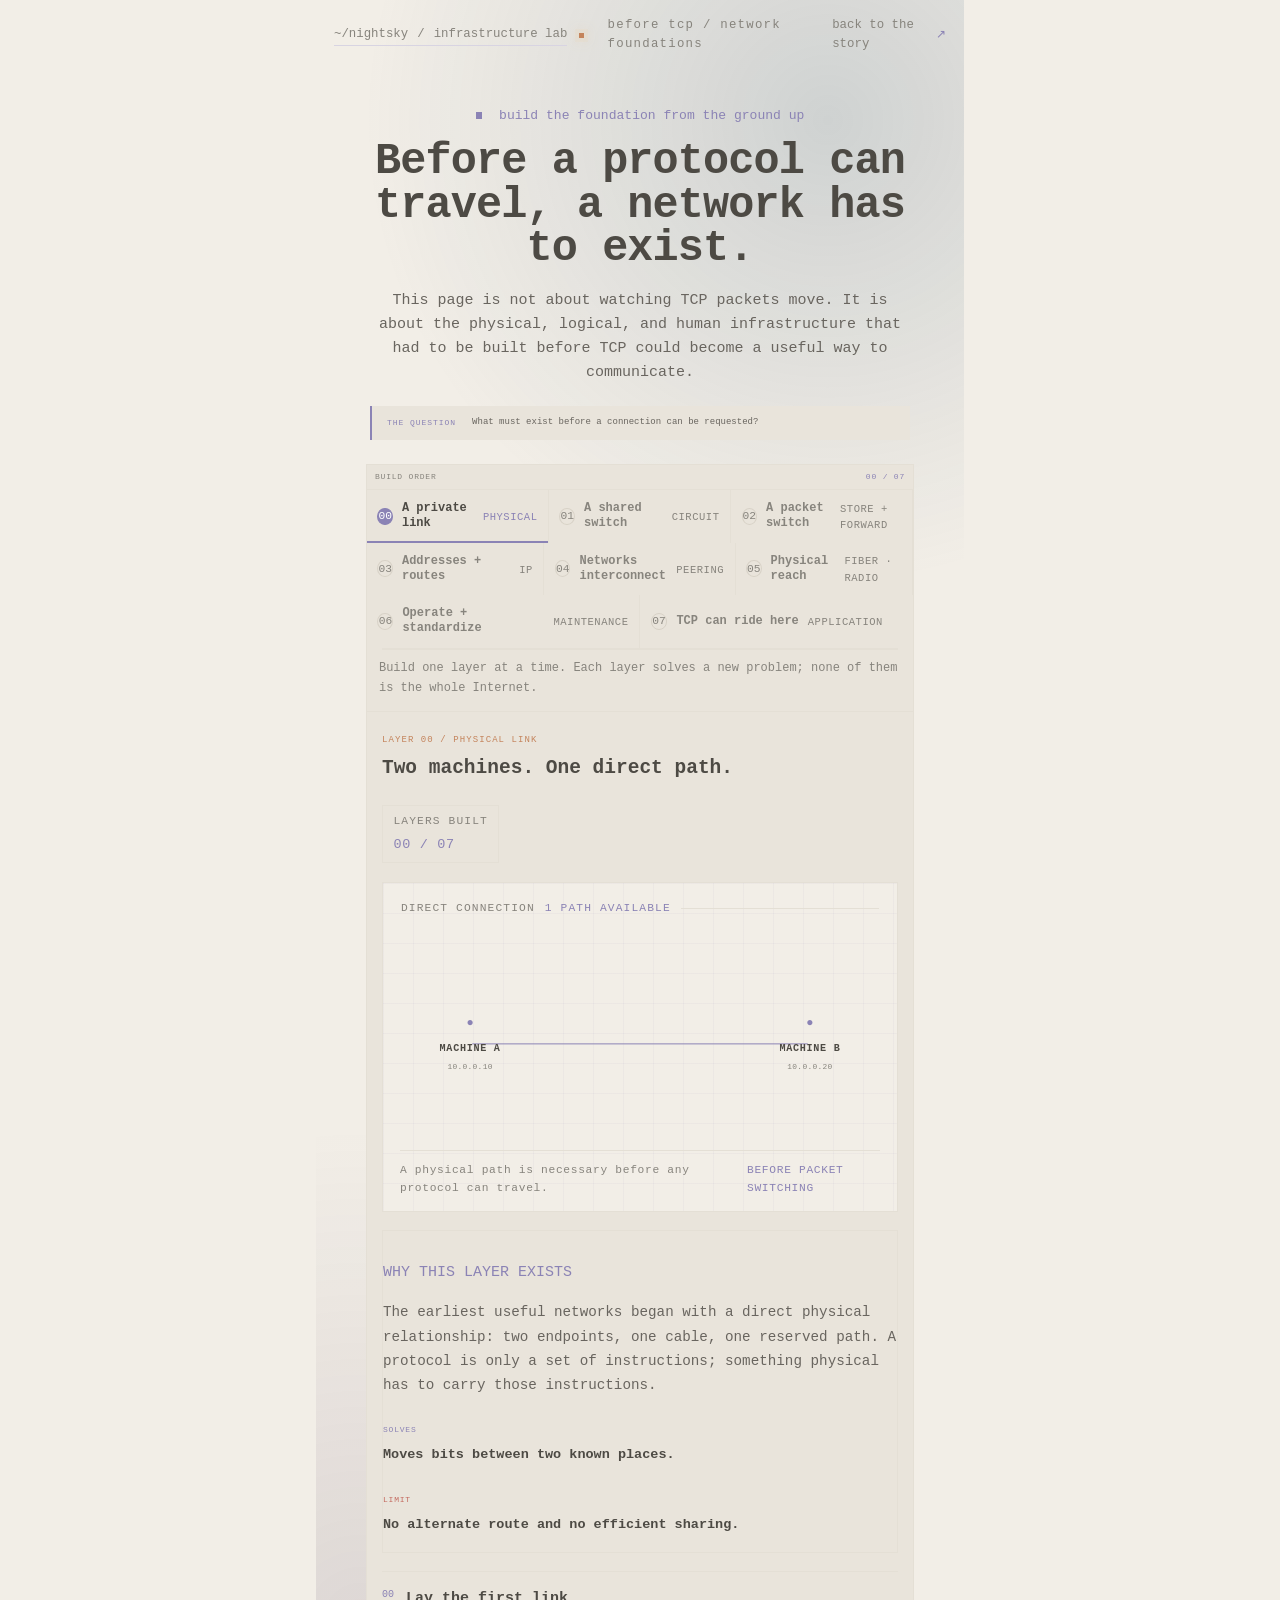
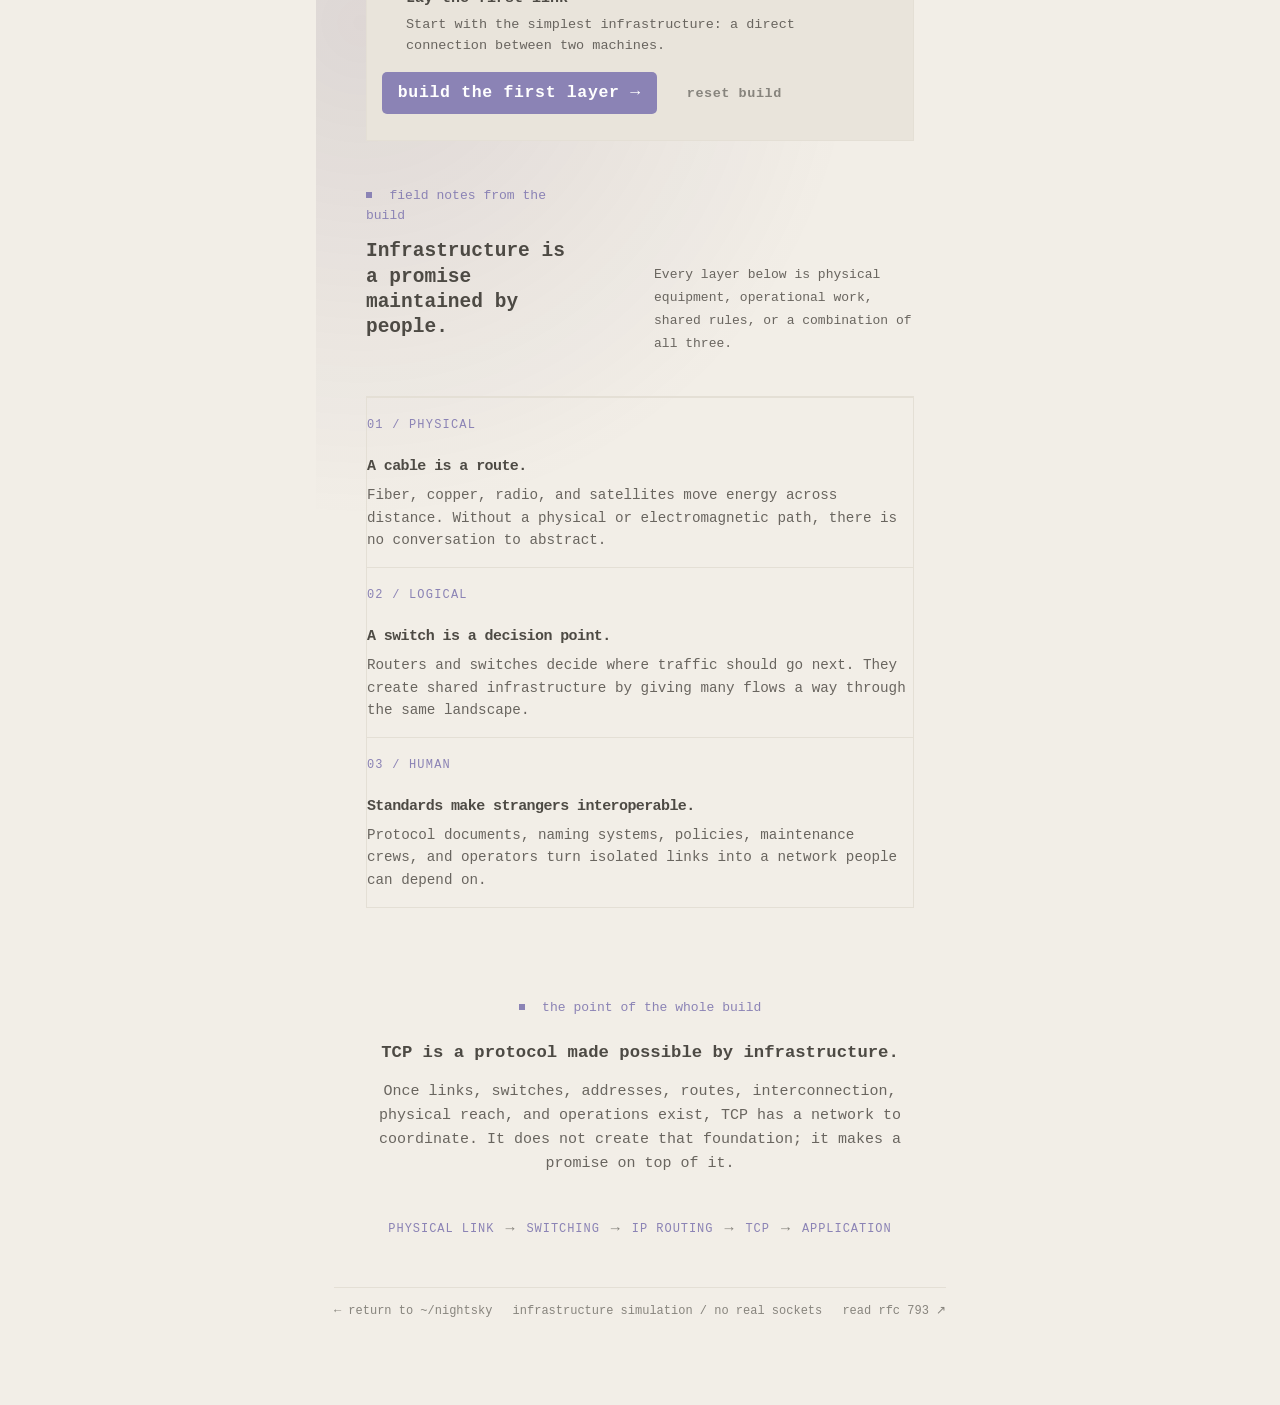
==== commit 09493572: "Adopt minimal warm-paper visual system" ====
--- a/infrastructure.html
+++ b/infrastructure.html
@@ -7,17 +7,18 @@
     <title>Infrastructure Lab — How the Network Was Built</title>
     <link rel="stylesheet" href="styles.css" />
     <link rel="stylesheet" href="infrastructure.css" />
+    <link rel="stylesheet" href="cody.css" />
   </head>
   <body class="infrastructure-page">
     <header class="infrastructure-topbar">
       <a class="brand" href="index.html" aria-label="Return to NIGHTSKY home">
         <span class="brand-mark" aria-hidden="true"><i></i><i></i><i></i></span>
-        <span>NIGHTSKY</span>
+        <span>~/nightsky</span>
         <span class="brand-slash">/</span>
-        <span class="brand-muted">INFRASTRUCTURE LAB</span>
+        <span class="brand-muted">infrastructure lab</span>
       </a>
-      <div class="infra-scope-pill"><span class="signal-dot"></span> BEFORE TCP / NETWORK FOUNDATIONS</div>
-      <a class="infra-back-link" href="index.html">Back to the story <span aria-hidden="true">↗</span></a>
+      <div class="infra-scope-pill"><span class="signal-dot"></span> before tcp / network foundations</div>
+      <a class="infra-back-link" href="index.html">back to the story <span aria-hidden="true">↗</span></a>
     </header>
 
     <main class="infrastructure-main">
@@ -67,7 +68,7 @@
         <div class="infrastructure-workspace">
           <div class="infra-workspace-heading">
             <div><p class="workspace-kicker" id="buildKicker">LAYER 00 / PHYSICAL LINK</p><h2 id="buildTitle">Two machines. One direct path.</h2></div>
-            <div class="layer-count"><span>LAYERS BUILT</span><strong id="layerCount">01 / 08</strong></div>
+            <div class="layer-count"><span>LAYERS BUILT</span><strong id="layerCount">00 / 07</strong></div>
           </div>
 
           <div class="build-canvas" id="buildCanvas" data-stage="0" aria-label="Network infrastructure build board">
@@ -117,9 +118,9 @@
     </main>
 
     <footer class="infrastructure-footer">
-      <a href="index.html">← Return to NIGHTSKY</a>
-      <span>Infrastructure simulation / no real sockets</span>
-      <a href="https://www.rfc-editor.org/rfc/rfc793" target="_blank" rel="noreferrer">Read RFC 793 ↗</a>
+      <a href="index.html">← return to ~/nightsky</a>
+      <span>infrastructure simulation / no real sockets</span>
+      <a href="https://www.rfc-editor.org/rfc/rfc793" target="_blank" rel="noreferrer">read rfc 793 ↗</a>
     </footer>
 
     <script src="infrastructure.js"></script>
--- a/styles.css
+++ b/styles.css
@@ -1,5 +1,3 @@
-@import url('https://fonts.googleapis.com/css2?family=DM+Mono:wght@400;500&family=Manrope:wght@400;500;600;700;800&family=Playfair+Display:ital,wght@0,500;0,600;1,500;1,600&display=swap');
-
 :root {
   --ink: #e9edf2;
   --muted: #98a5b4;
--- a/cody.css
+++ b/cody.css
@@ -0,0 +1,1744 @@
+/*
+ * Cody-inspired visual system.
+ * Warm paper, monospace type, thin rules, and small purple actions.
+ * The content and interaction model stay intact; this layer changes the
+ * visual language so the site reads like a technical notebook, not a dashboard.
+ */
+
+:root {
+  --bg: #f2eee7;
+  --bg-soft: #e9e4db;
+  --panel: #e9e4db;
+  --panel-deep: #e9e4db;
+  --line: #e4dfd5;
+  --line-bright: #d8d2c7;
+  --ink: #4d4a44;
+  --muted: #69655f;
+  --faint: #87847d;
+  --cyan: #8b83b5;
+  --cyan-bright: #6e6694;
+  --amber: #c4845c;
+  --coral: #c46a60;
+  --lavender: #8b83b5;
+  --max: 65ch;
+  --sans: ui-monospace, Menlo, "SF Mono", Consolas, "Liberation Mono", monospace;
+  --serif: ui-monospace, Menlo, "SF Mono", Consolas, "Liberation Mono", monospace;
+  --mono: ui-monospace, Menlo, "SF Mono", Consolas, "Liberation Mono", monospace;
+}
+
+html {
+  background: var(--bg);
+  color: var(--ink);
+}
+
+body {
+  max-width: 72ch;
+  margin: 0 auto;
+  padding: 0 2ch 4em;
+  overflow-x: hidden;
+  color: var(--ink);
+  background: var(--bg);
+  font-family: var(--sans);
+  font-size: 15px;
+  line-height: 1.6;
+}
+
+body::before,
+body::after,
+.noise {
+  display: none;
+}
+
+::selection {
+  color: #f2eee7;
+  background: var(--lavender);
+}
+
+a {
+  color: var(--lavender);
+  text-decoration: none;
+  border-bottom: 1px solid #d8d4e2;
+}
+
+a:hover,
+a:focus-visible {
+  color: #6e6694;
+  border-bottom-color: var(--lavender);
+}
+
+button,
+input {
+  font: inherit;
+}
+
+button {
+  cursor: pointer;
+}
+
+button:focus-visible,
+a:focus-visible,
+input:focus-visible {
+  outline: 2px solid var(--lavender);
+  outline-offset: 3px;
+}
+
+.topbar,
+.infrastructure-topbar {
+  display: flex;
+  align-items: center;
+  justify-content: space-between;
+  width: 100%;
+  max-width: none;
+  min-height: 0;
+  height: auto;
+  gap: 1.5ch;
+  padding: 1.2em 0 0;
+  border: 0;
+  color: var(--faint);
+  font-size: 0.87em;
+}
+
+.brand,
+.footer-brand {
+  color: var(--faint);
+  font-family: var(--mono);
+  font-size: 0.95em;
+  letter-spacing: 0;
+}
+
+.brand:hover,
+.brand:focus-visible {
+  color: var(--lavender);
+  border: 0;
+}
+
+.brand-mark {
+  display: none;
+}
+
+.brand-slash,
+.brand-muted,
+.tcp-page .brand-muted,
+.infrastructure-page .brand-muted {
+  color: var(--faint);
+}
+
+.topnav,
+.infra-scope-pill {
+  display: flex;
+  align-items: center;
+  gap: 2ch;
+  margin-left: auto;
+  color: var(--faint);
+  font-family: var(--mono);
+  font-size: 0.95em;
+}
+
+.topnav a,
+.infra-scope-pill,
+.infra-back-link,
+.tcp-back-link,
+.topnav-cta {
+  color: var(--faint);
+  border: 0;
+}
+
+.topnav a:hover,
+.topnav a:focus-visible,
+.infra-back-link:hover,
+.infra-back-link:focus-visible,
+.tcp-back-link:hover,
+.tcp-back-link:focus-visible,
+.topnav-cta:hover,
+.topnav-cta:focus-visible {
+  color: var(--lavender);
+  border: 0;
+}
+
+.topnav-cta,
+.infra-back-link,
+.tcp-back-link {
+  margin-left: 0;
+  font-family: var(--mono);
+  font-size: 0.95em;
+  letter-spacing: 0;
+  text-transform: lowercase;
+}
+
+.topnav-cta span,
+.infra-back-link span,
+.tcp-back-link span {
+  color: var(--lavender);
+  font-size: 1em;
+}
+
+.section-pad {
+  max-width: none;
+  padding: 3em 0;
+}
+
+.eyebrow,
+.infrastructure-hero-copy .eyebrow,
+.infrastructure-section-heading .eyebrow,
+.infrastructure-recap .eyebrow,
+.workspace-kicker,
+.infra-workspace-heading .workspace-kicker,
+.infrastructure-scope-note span,
+.infra-scope-pill,
+.step-explainer-kicker,
+.infra-solves span,
+.infra-limits span,
+.build-canvas-label,
+.build-canvas-footer,
+.infrastructure-stepper,
+.infrastructure-step,
+.infrastructure-stepper-heading,
+.infrastructure-footer,
+.infrastructure-action-panel,
+.infrastructure-action-context,
+.infrastructure-log-section,
+.infrastructure-explanation,
+.infrastructure-hero,
+.infrastructure-scope-note,
+.infrastructure-action-panel,
+.infrastructure-lab-shell {
+  font-family: var(--mono);
+}
+
+.eyebrow {
+  display: block;
+  margin: 0 0 1.1em;
+  color: var(--lavender);
+  font-size: 0.87em;
+  letter-spacing: 0;
+  line-height: 1.5;
+  text-transform: lowercase;
+}
+
+.eyebrow-dot,
+.signal-dot {
+  display: inline-block;
+  width: 0.5em;
+  height: 0.5em;
+  margin-right: 0.7em;
+  border-radius: 0;
+  background: var(--lavender);
+  box-shadow: none;
+}
+
+.eyebrow-dot {
+  vertical-align: 0.04em;
+}
+
+/* Homepage: a compact, centered technical introduction. */
+.hero {
+  display: block;
+  min-height: 0;
+  padding: 3.4em 0 1.6em;
+  text-align: center;
+}
+
+.hero-copy {
+  max-width: none;
+}
+
+.hero h1 {
+  max-width: none;
+  margin: 0;
+  color: var(--ink);
+  font-family: var(--mono);
+  font-size: 2.9em;
+  font-weight: 600;
+  letter-spacing: -0.02em;
+  line-height: 1;
+}
+
+.hero h1::after {
+  display: inline-block;
+  width: 0.5em;
+  height: 0.9em;
+  margin-left: 0.12em;
+  vertical-align: -0.08em;
+  background: var(--lavender);
+  content: "";
+  animation: cody-blink 1.1s steps(1) infinite;
+}
+
+@keyframes cody-blink {
+  50% { opacity: 0; }
+}
+
+.hero h1 em {
+  color: var(--ink);
+  font-family: var(--mono);
+  font-style: normal;
+  font-weight: 600;
+  letter-spacing: -0.02em;
+}
+
+.hero-lede {
+  max-width: 60ch;
+  margin: 1.2em auto 0;
+  color: var(--faint);
+  font-family: var(--mono);
+  font-size: 1em;
+  line-height: 1.6;
+  white-space: normal;
+}
+
+.hero-lede strong {
+  color: var(--ink);
+  font-weight: 600;
+}
+
+.hero-actions {
+  display: flex;
+  align-items: center;
+  justify-content: center;
+  gap: 2ch;
+  margin-top: 1.6em;
+}
+
+.button {
+  display: inline-block;
+  min-height: 0;
+  border: 0;
+  border-radius: 5px;
+  padding: 0.1em 1.6ch;
+  color: #fff;
+  background: var(--lavender);
+  box-shadow: none;
+  font-family: var(--mono);
+  font-size: 1.1em;
+  font-weight: 600;
+  line-height: 1.8;
+  text-transform: lowercase;
+  transition: background 160ms ease, transform 160ms ease;
+}
+
+.button:hover,
+.button:focus-visible {
+  color: #fff;
+  background: #6e6694;
+  box-shadow: none;
+  transform: translateY(-1px);
+}
+
+.button span {
+  color: inherit;
+}
+
+.text-link {
+  color: var(--faint);
+  font-family: var(--mono);
+  font-size: 0.87em;
+  letter-spacing: 0;
+  text-transform: lowercase;
+}
+
+.text-link span {
+  color: var(--lavender);
+}
+
+.hero-meta {
+  display: flex;
+  justify-content: center;
+  max-width: 62ch;
+  margin: 2.5em auto 0;
+  color: var(--faint);
+  font-family: var(--mono);
+  font-size: 0.8em;
+  line-height: 1.6;
+}
+
+.hero-meta b {
+  color: var(--lavender);
+  font-weight: 400;
+}
+
+.hero-visual {
+  display: none;
+}
+
+.story-strip {
+  display: block;
+  padding: 1.4em 0;
+  border-color: var(--line);
+}
+
+.strip-label {
+  display: block;
+  margin-bottom: 0.8em;
+  color: var(--lavender);
+  font-family: var(--mono);
+  font-size: 0.87em;
+  text-transform: lowercase;
+}
+
+.story-strip p {
+  max-width: 62ch;
+  margin: 0;
+  color: var(--muted);
+  font-family: var(--mono);
+  font-size: 1em;
+  font-style: normal;
+  line-height: 1.6;
+  white-space: normal;
+}
+
+.strip-mark {
+  display: none;
+}
+
+.section-heading {
+  display: block;
+  margin-bottom: 1.6em;
+}
+
+.section-heading h2,
+.gateway-copy h2,
+.tcp-section-heading h2,
+.infrastructure-recap h2,
+.infra-section-heading h2 {
+  max-width: none;
+  margin: 0 0 0.9em;
+  color: var(--ink);
+  font-family: var(--mono);
+  font-size: 1.3em;
+  font-weight: 600;
+  letter-spacing: 0;
+  line-height: 1.3;
+}
+
+.section-intro,
+.gateway-copy > p:not(.eyebrow),
+.infrastructure-hero-copy > p:not(.eyebrow),
+.infrastructure-section-heading > p,
+.infrastructure-recap-content > p:not(.eyebrow) {
+  max-width: 65ch;
+  margin: 0;
+  color: var(--muted);
+  font-family: var(--mono);
+  font-size: 1em;
+  line-height: 1.6;
+  white-space: normal;
+}
+
+/* The historical story: one readable column, with rules instead of panels. */
+.journey-board,
+.analogy-panel,
+.packet-workshop .workshop-shell,
+.simulation-gateway,
+.retro-browser,
+.takeaway,
+.source-card,
+.tcp-lab-shell,
+.infrastructure-lab-shell,
+.field-note-grid,
+.tcp-log-shell {
+  border-color: var(--line);
+  box-shadow: none;
+}
+
+.journey-board {
+  display: block;
+}
+
+.journey-rail {
+  display: flex;
+  flex-wrap: wrap;
+  padding: 0;
+  border-right: 0;
+  border-bottom: 1px solid var(--line);
+}
+
+.rail-line {
+  display: none;
+}
+
+.journey-step {
+  display: flex;
+  flex: 1 1 30%;
+  align-items: center;
+  min-height: 3.4em;
+  border-right: 1px solid var(--line);
+  padding: 0 0.8em;
+  color: var(--faint);
+  background: transparent;
+  font-family: var(--mono);
+  font-size: 0.8em;
+}
+
+.journey-step:last-child {
+  border-right: 0;
+}
+
+.journey-step.is-active {
+  color: var(--ink);
+  background: var(--bg-soft);
+}
+
+.step-number,
+.tcp-step > span,
+.infrastructure-step > span {
+  width: 1.5em;
+  height: 1.5em;
+  border-color: var(--line-bright);
+  color: var(--faint);
+  background: transparent;
+  font-size: 0.75em;
+  box-shadow: none;
+}
+
+.journey-step.is-active .step-number,
+.tcp-step.is-current > span,
+.infrastructure-step.is-current > span {
+  border-color: var(--lavender);
+  color: #fff;
+  background: var(--lavender);
+  box-shadow: none;
+}
+
+.step-title,
+.step-era {
+  font-family: var(--mono);
+  font-size: 0.95em;
+}
+
+.journey-step.is-active .step-era {
+  color: var(--lavender);
+}
+
+.journey-detail {
+  min-height: 0;
+  padding: 1.4em 1em 1.2em;
+  background: var(--bg-soft);
+}
+
+.detail-index,
+.detail-footer,
+.analogy-labels,
+.lesson-number,
+.source-type,
+.source-card > span:last-child,
+.workshop-stage-top,
+.workshop-steps,
+.workshop-story,
+.story-panel .eyebrow,
+.navigator-note,
+.takeaway-chain,
+.source-footnote,
+.footer,
+.infrastructure-footer {
+  font-family: var(--mono);
+}
+
+.detail-icon {
+  width: 2.4em;
+  height: 2.4em;
+  margin: 1.5em 0 0.8em;
+  border-color: var(--lavender);
+  color: var(--lavender);
+  font-family: var(--mono);
+  font-size: 1em;
+  box-shadow: none;
+}
+
+.journey-detail h3 {
+  color: var(--ink);
+  font-family: var(--mono);
+  font-size: 1.15em;
+  font-weight: 600;
+  letter-spacing: 0;
+  line-height: 1.3;
+}
+
+.journey-detail > p,
+.lesson-card p,
+.field-note p,
+.analogy-copy p:not(.eyebrow),
+.build-hint,
+.tcp-section-heading > p,
+.infrastructure-section-heading > p {
+  color: var(--muted);
+  font-family: var(--mono);
+  font-size: 0.95em;
+  line-height: 1.6;
+  white-space: normal;
+}
+
+.detail-answer {
+  padding-top: 1.2em;
+}
+
+.answer-label,
+.detail-footer,
+.navigator-note,
+.tcp-footer,
+.infrastructure-footer {
+  color: var(--faint);
+  font-size: 0.8em;
+  letter-spacing: 0;
+  text-transform: lowercase;
+}
+
+.detail-answer strong {
+  color: var(--ink);
+  font-family: var(--mono);
+  font-size: 0.95em;
+}
+
+.analogy-panel {
+  display: block;
+  margin-top: 1.5em;
+  padding: 1.2em 0;
+  background: transparent;
+}
+
+.analogy-copy h3,
+.story-panel h3,
+.tcp-recap h2,
+.infrastructure-recap h2 {
+  color: var(--ink);
+  font-family: var(--mono);
+  font-size: 1.15em;
+  font-weight: 600;
+  letter-spacing: 0;
+  line-height: 1.3;
+}
+
+.analogy-visual {
+  margin-top: 1.4em;
+}
+
+.train-car,
+.envelope,
+.packet-piece,
+.workshop-button,
+.workshop-stage,
+.workshop-message,
+.workshop-story p {
+  font-family: var(--mono);
+}
+
+.envelope {
+  border-color: var(--lavender);
+  color: var(--lavender);
+  background: transparent;
+  box-shadow: none;
+}
+
+.train-car {
+  color: #fff;
+  background: var(--lavender);
+}
+
+.analogy-labels {
+  color: var(--faint);
+  font-size: 0.75em;
+}
+
+.analogy-labels span:last-child {
+  color: var(--lavender);
+}
+
+.lesson-grid {
+  display: block;
+  border: 0;
+  background: transparent;
+}
+
+.lesson-card,
+.lesson-card-highlight {
+  min-height: 0;
+  padding: 1em 0;
+  border-top: 1px solid var(--line);
+  background: transparent;
+}
+
+.lesson-card h3 {
+  margin: 0.5em 0 0.25em;
+  color: var(--ink);
+  font-family: var(--mono);
+  font-size: 1em;
+  font-weight: 600;
+  letter-spacing: 0;
+}
+
+.lesson-card p {
+  margin: 0;
+}
+
+.lesson-number {
+  color: var(--lavender);
+}
+
+.packet-workshop,
+.simulation-gateway,
+.browser-section,
+.takeaway,
+.sources,
+.tcp-log-section,
+.tcp-recap,
+.infrastructure-log-section,
+.infrastructure-recap {
+  padding-top: 3em;
+  padding-bottom: 3em;
+  border-color: var(--line);
+}
+
+.workshop-shell,
+.simulation-gateway,
+.gateway-card,
+.workshop-stage,
+.tcp-lab-shell,
+.infrastructure-lab-shell {
+  background: var(--bg-soft);
+}
+
+.workshop-controls,
+.tcp-stepper,
+.infrastructure-stepper,
+.connection-log-panel,
+.tcp-log,
+.infrastructure-footer {
+  background: transparent;
+}
+
+.workshop-controls,
+.tcp-stepper,
+.infrastructure-stepper {
+  border-color: var(--line);
+}
+
+.control-label,
+.toggle-control,
+.range-row output,
+.workshop-hint,
+.infrastructure-stepper-note,
+.infrastructure-action-context p,
+.infrastructure-action-context strong,
+.infrastructure-hero-diagram,
+.infrastructure-hero-caption {
+  font-family: var(--mono);
+}
+
+.range-row output,
+.workshop-stage-top strong,
+.workshop-steps,
+.tcp-log-toolbar b,
+.infrastructure-stepper-heading b,
+.infrastructure-workspace .layer-count strong,
+.build-canvas-label b,
+.build-canvas-footer strong {
+  color: var(--lavender);
+  font-family: var(--mono);
+  font-weight: 400;
+}
+
+.workshop-button,
+.tcp-action-panel .button,
+.infrastructure-action-panel .button,
+.tcp-recap-chain,
+.infrastructure-stack,
+.takeaway-chain {
+  border-radius: 5px;
+  box-shadow: none;
+}
+
+.workshop-stage,
+.build-canvas,
+.tcp-wire-board {
+  border-color: var(--line);
+  background: var(--bg-soft);
+  background-image: none;
+}
+
+.workshop-stage-top,
+.workshop-stage-top strong,
+.workshop-steps,
+.workshop-message,
+.workshop-story p {
+  color: var(--muted);
+}
+
+.workshop-story p {
+  font-size: 1em;
+  font-style: normal;
+  line-height: 1.6;
+}
+
+.packet-piece {
+  border-color: var(--line-bright);
+  color: var(--muted);
+  background: var(--bg);
+  box-shadow: none;
+}
+
+.packet-piece b {
+  color: var(--lavender);
+}
+
+.packet-piece.is-sent,
+.packet-piece.is-lost,
+.packet-piece.is-repaired {
+  transform: none;
+  box-shadow: none;
+}
+
+.packet-piece.is-sent { border-color: var(--lavender); color: var(--lavender); }
+.packet-piece.is-lost { border-color: var(--coral); color: var(--coral); }
+.packet-piece.is-repaired { border-color: var(--amber); color: var(--amber); }
+
+.simulation-gateway {
+  display: block;
+}
+
+.gateway-copy > p:not(.eyebrow) {
+  margin: 0 0 1.4em;
+}
+
+.gateway-card {
+  margin-top: 1.8em;
+  padding: 0;
+  background: var(--bg-soft);
+}
+
+.gateway-card::before,
+.gateway-card::after,
+.gateway-card-top,
+.gateway-mini-wire,
+.gateway-steps-preview,
+.gateway-card > p {
+  font-family: var(--mono);
+}
+
+.gateway-card::before {
+  display: none;
+}
+
+.gateway-card-top {
+  padding: 0.7em 1em;
+  border-color: var(--line);
+}
+
+.gateway-card-top b {
+  color: var(--lavender);
+}
+
+.gateway-mini-wire {
+  padding: 2.2em 1em 1.5em;
+}
+
+.gateway-mini-wire i {
+  background: var(--line-bright);
+  box-shadow: none;
+}
+
+.gateway-mini-wire i::after {
+  border-color: var(--lavender);
+}
+
+.gateway-mini-wire strong {
+  color: #fff;
+  background: var(--lavender);
+  box-shadow: none;
+}
+
+.gateway-steps-preview {
+  grid-template-columns: repeat(4, 1fr);
+  border-color: var(--line);
+  background: var(--line);
+}
+
+.gateway-steps-preview span {
+  min-height: 3.2em;
+  color: var(--faint);
+  background: var(--bg-soft);
+}
+
+.gateway-steps-preview b {
+  color: var(--lavender);
+}
+
+.gateway-card > p {
+  margin: 1em;
+  color: var(--muted);
+  font-style: normal;
+}
+
+/* The old browser chapter becomes a plain terminal-like example. */
+.browser-story-grid {
+  display: block;
+}
+
+.retro-browser {
+  margin-bottom: 2.2em;
+  border-color: var(--line-bright);
+  background: var(--bg-soft);
+  box-shadow: none;
+  transform: none;
+}
+
+.retro-browser::after {
+  display: none;
+}
+
+.browser-titlebar {
+  min-height: 0;
+  padding: 0.6em 1em;
+  background: var(--lavender);
+}
+
+.browser-brand,
+.toolbar-label,
+.browser-location,
+.browser-statusbar,
+.page-kicker,
+.script-output {
+  font-family: var(--mono);
+}
+
+.browser-toolbar {
+  padding: 0.6em 1em;
+  border-color: var(--line-bright);
+  background: var(--bg-soft);
+}
+
+.browser-location {
+  color: var(--muted);
+  border-color: var(--line);
+  background: var(--bg);
+}
+
+.browser-content {
+  min-height: 0;
+  padding: 2.2em 1.5em;
+  background: var(--bg);
+}
+
+.browser-content h3,
+.page-copy,
+.page-link,
+.story-panel > p:not(.eyebrow) {
+  color: var(--muted);
+  font-family: var(--mono);
+}
+
+.browser-content h3 {
+  color: var(--ink);
+  font-family: var(--mono);
+  font-size: 2.2em;
+  font-weight: 600;
+  letter-spacing: -0.02em;
+}
+
+.page-copy,
+.page-link,
+.story-panel > p:not(.eyebrow) {
+  font-size: 0.95em;
+  line-height: 1.6;
+}
+
+.page-rule {
+  background: var(--line);
+}
+
+.retro-button {
+  color: #fff;
+  background: var(--lavender);
+  box-shadow: none;
+}
+
+.retro-button:hover,
+.retro-button:focus-visible {
+  background: #6e6694;
+}
+
+.pull-quote {
+  border-color: var(--line);
+}
+
+.pull-quote p {
+  color: var(--lavender);
+  font-family: var(--mono);
+  font-size: 1em;
+  font-style: normal;
+}
+
+.pull-quote span {
+  color: var(--lavender);
+}
+
+.story-panel {
+  padding-left: 1em;
+  border-color: var(--line);
+}
+
+.story-panel-mark {
+  color: var(--lavender);
+  background: var(--bg);
+}
+
+.navigator-note {
+  color: var(--faint);
+}
+
+.takeaway {
+  position: relative;
+  overflow: visible;
+  text-align: center;
+}
+
+.takeaway h2 {
+  color: var(--ink);
+  font-family: var(--mono);
+  font-size: 1.3em;
+  font-weight: 600;
+  letter-spacing: 0;
+  line-height: 1.3;
+}
+
+.takeaway-content > p:not(.eyebrow) {
+  max-width: 62ch;
+  margin: 1em auto 0;
+  color: var(--muted);
+  font-family: var(--mono);
+  font-size: 1em;
+  line-height: 1.6;
+}
+
+.takeaway-glow,
+.infrastructure-recap-glow {
+  display: none;
+}
+
+.takeaway-chain,
+.infrastructure-stack {
+  color: var(--lavender);
+  font-size: 0.8em;
+}
+
+.takeaway-chain i,
+.infrastructure-stack i {
+  color: var(--faint);
+}
+
+.source-grid {
+  display: grid;
+  grid-template-columns: 1fr 1fr;
+  gap: 1px;
+  border-color: var(--line);
+  background: var(--line);
+}
+
+.source-card {
+  min-height: 8em;
+  padding: 1em;
+  background: var(--bg);
+}
+
+.source-card:hover,
+.source-card:focus-visible {
+  background: var(--bg-soft);
+  transform: none;
+}
+
+.source-type,
+.source-card > span:last-child {
+  color: var(--lavender);
+  font-size: 0.8em;
+}
+
+.source-card strong {
+  margin-top: 1.5em;
+  color: var(--ink);
+  font-family: var(--mono);
+  font-size: 1em;
+  font-weight: 600;
+}
+
+/* Infrastructure page: keep the build, lose the dashboard chrome. */
+.infrastructure-hero,
+.tcp-hero {
+  display: block;
+  min-height: 0;
+  padding: 3.4em 0 1.6em;
+  text-align: center;
+}
+
+.infrastructure-hero-copy,
+.tcp-hero-copy {
+  max-width: none;
+}
+
+.infrastructure-hero-copy h1,
+.tcp-hero-copy h1 {
+  max-width: none;
+  margin: 0;
+  color: var(--ink);
+  font-family: var(--mono);
+  font-size: 2.9em;
+  font-weight: 600;
+  letter-spacing: -0.02em;
+  line-height: 1;
+}
+
+.infrastructure-hero-copy h1 em,
+.tcp-hero-copy h1 em {
+  color: var(--ink);
+  font-family: var(--mono);
+  font-style: normal;
+  font-weight: 600;
+  letter-spacing: -0.02em;
+}
+
+.infrastructure-hero-copy > p:not(.eyebrow),
+.tcp-hero-copy > p:not(.eyebrow) {
+  max-width: 60ch;
+  margin: 1.2em auto 0;
+}
+
+.infrastructure-scope-note,
+.tcp-scope-note {
+  max-width: 60ch;
+  margin: 1.4em auto 0;
+  padding: 0.7em 1em;
+  border-left-color: var(--lavender);
+  background: var(--bg-soft);
+}
+
+.infrastructure-scope-note span,
+.tcp-scope-note span {
+  color: var(--lavender);
+}
+
+.infrastructure-scope-note p,
+.tcp-scope-note p {
+  color: var(--muted);
+}
+
+.infrastructure-hero-diagram,
+.tcp-hero-diagram {
+  display: none;
+}
+
+.infrastructure-lab-shell,
+.tcp-lab-shell {
+  display: block;
+  min-height: 0;
+  border-color: var(--line);
+  background: var(--bg-soft);
+}
+
+.infrastructure-stepper,
+.tcp-stepper {
+  border-right: 0;
+  border-bottom: 1px solid var(--line);
+  background: transparent;
+}
+
+.infra-stepper-heading,
+.stepper-heading {
+  padding: 0.7em 1em;
+  border-color: var(--line);
+  color: var(--faint);
+}
+
+.infra-stepper-heading b,
+.stepper-heading b {
+  color: var(--lavender);
+}
+
+.infrastructure-step-list,
+.tcp-step-list {
+  display: flex;
+  flex-direction: row;
+  flex-wrap: wrap;
+  padding: 0;
+}
+
+.infrastructure-step,
+.tcp-step {
+  display: flex;
+  flex: 1 1 25%;
+  align-items: center;
+  min-height: 3.5em;
+  border-right: 1px solid var(--line);
+  padding: 0 0.7em;
+  color: var(--faint);
+  background: transparent;
+}
+
+.infrastructure-step:last-child,
+.tcp-step:last-child {
+  border-right: 0;
+}
+
+.infrastructure-step.is-current,
+.tcp-step.is-current {
+  color: var(--ink);
+  background: var(--bg-soft);
+}
+
+.infrastructure-step::before,
+.tcp-step::before {
+  top: auto;
+  right: 0;
+  bottom: 0;
+  left: 0;
+  width: auto;
+  height: 2px;
+  background: transparent;
+}
+
+.infrastructure-step.is-current::before,
+.tcp-step.is-current::before {
+  background: var(--lavender);
+  box-shadow: none;
+}
+
+.infrastructure-step b,
+.tcp-step b {
+  color: inherit;
+  font-family: var(--mono);
+  font-size: 0.8em;
+  font-weight: 600;
+}
+
+.infrastructure-step i,
+.tcp-step i {
+  color: var(--faint);
+  font-size: 0.7em;
+}
+
+.infrastructure-step.is-current i,
+.tcp-step.is-current i {
+  color: var(--lavender);
+}
+
+.infra-stepper-progress,
+.stepper-progress {
+  margin: 0 1em;
+  background: var(--line);
+}
+
+.infra-stepper-progress span,
+.stepper-progress span {
+  background: var(--lavender);
+  box-shadow: none;
+}
+
+.infra-stepper-note,
+.stepper-footnote {
+  margin: 0.8em 1em 1em;
+  color: var(--faint);
+  font-family: var(--mono);
+  font-size: 0.8em;
+}
+
+.infrastructure-workspace,
+.tcp-workspace {
+  display: block;
+  padding: 1.4em 1em 1.2em;
+}
+
+.infra-workspace-heading,
+.workspace-heading {
+  display: block;
+  margin-bottom: 1.3em;
+}
+
+.infra-workspace-heading h2,
+.workspace-heading h2 {
+  margin: 0 0 0.6em;
+  color: var(--ink);
+  font-family: var(--mono);
+  font-size: 1.3em;
+  font-weight: 600;
+  letter-spacing: 0;
+  line-height: 1.3;
+}
+
+.layer-count,
+.connection-state {
+  display: inline-block;
+  min-width: 0;
+  margin-top: 0.8em;
+  padding: 0.4em 0.7em;
+  border-color: var(--line);
+  background: transparent;
+  text-align: left;
+}
+
+.layer-count span,
+.connection-state span {
+  color: var(--faint);
+  font-size: 0.75em;
+}
+
+.layer-count strong,
+.connection-state strong {
+  color: var(--lavender);
+  font-size: 0.9em;
+}
+
+.build-canvas,
+.tcp-wire-board {
+  min-height: 22em;
+  border-color: var(--line);
+  background: var(--bg);
+  background-image: linear-gradient(rgba(139, 131, 181, 0.06) 1px, transparent 1px), linear-gradient(90deg, rgba(139, 131, 181, 0.06) 1px, transparent 1px);
+  background-size: 2em 2em;
+}
+
+.build-grid,
+.wire-board-grid {
+  opacity: 0.35;
+  background-image: none;
+}
+
+.build-canvas-label,
+.build-canvas-footer {
+  color: var(--faint);
+  font-size: 0.75em;
+}
+
+.build-canvas-label::after {
+  background: var(--line);
+}
+
+.build-canvas-footer {
+  border-color: var(--line);
+}
+
+.build-canvas-footer strong {
+  color: var(--lavender);
+}
+
+.build-link {
+  stroke: var(--line-bright);
+  stroke-width: 1;
+}
+
+.build-link.is-active,
+.build-link.is-amber.is-active,
+.build-link.is-lavender.is-active {
+  stroke: var(--lavender);
+  stroke-width: 1;
+  filter: none;
+}
+
+.build-node,
+.build-switch,
+.build-gateway,
+.build-tower,
+.build-satellite,
+.build-cable,
+.build-server,
+.build-region {
+  color: var(--muted);
+  font-size: 0.75em;
+}
+
+.build-node b,
+.build-switch b,
+.build-gateway b,
+.build-tower b,
+.build-satellite b,
+.build-cable b,
+.build-server b,
+.build-region b {
+  color: var(--ink);
+  font-size: 0.9em;
+  font-weight: 600;
+}
+
+.build-node span,
+.build-switch span,
+.build-gateway span,
+.build-tower span,
+.build-satellite span,
+.build-cable span,
+.build-server span,
+.build-region span,
+.build-node small,
+.build-switch small,
+.build-gateway small,
+.build-tower small,
+.build-satellite small,
+.build-cable small,
+.build-server small,
+.build-region small {
+  color: var(--faint);
+  font-size: 0.7em;
+}
+
+.build-node::before,
+.build-switch::before,
+.build-gateway::before,
+.build-tower::before,
+.build-satellite::before,
+.build-cable::before,
+.build-server::before,
+.build-region::before {
+  color: var(--lavender);
+  text-shadow: none;
+}
+
+.build-node.is-highlight,
+.build-switch.is-highlight,
+.build-gateway.is-highlight,
+.build-tower.is-highlight,
+.build-satellite.is-highlight,
+.build-cable.is-highlight,
+.build-server.is-highlight,
+.build-region.is-highlight {
+  color: var(--lavender);
+  transform: none;
+}
+
+.build-label {
+  border-color: var(--line-bright);
+  color: var(--lavender);
+  background: var(--bg);
+  font-size: 0.7em;
+}
+
+.build-stack {
+  border-color: var(--line-bright);
+  background: var(--bg-soft);
+}
+
+.build-stack span {
+  border-color: var(--line);
+  color: var(--muted);
+}
+
+.build-stack span:last-child {
+  border-color: var(--lavender);
+  color: var(--lavender);
+  background: transparent;
+}
+
+.build-checklist {
+  border-color: var(--line-bright);
+  background: var(--bg-soft);
+}
+
+.build-checklist div {
+  color: var(--muted);
+}
+
+.build-checklist div::before {
+  color: var(--lavender);
+}
+
+.infrastructure-explanation,
+.step-explainer {
+  display: block;
+  margin-top: 1.2em;
+  padding: 1em 0;
+  border-color: var(--line);
+  background: transparent;
+}
+
+.infra-explanation-copy > p:last-child,
+.step-explainer-copy > p:last-child {
+  color: var(--muted);
+  font-family: var(--mono);
+  font-size: 0.95em;
+}
+
+.infra-solves,
+.infra-limits,
+.step-fact {
+  margin-top: 1em;
+  padding: 0.8em 0 0;
+  border-top-color: var(--line);
+  border-left: 0;
+}
+
+.infra-solves span,
+.infra-limits span,
+.step-fact span,
+.step-explainer-kicker {
+  color: var(--lavender);
+}
+
+.infra-solves strong,
+.infra-limits strong,
+.step-fact strong {
+  color: var(--ink);
+  font-family: var(--mono);
+  font-size: 0.9em;
+}
+
+.infra-limits span {
+  color: var(--coral);
+}
+
+.infrastructure-action-panel,
+.tcp-action-panel {
+  display: block;
+  margin-top: 1.2em;
+  padding: 1em 0 0;
+  border-color: var(--line);
+}
+
+.infra-action-context,
+.action-context {
+  margin-bottom: 1em;
+}
+
+.infra-action-context > span,
+.action-context > span,
+.action-layer {
+  color: var(--lavender);
+}
+
+.infra-action-context strong,
+.action-context strong {
+  color: var(--ink);
+  font-family: var(--mono);
+  font-size: 1em;
+  font-weight: 600;
+}
+
+.infra-action-context p,
+.action-context p {
+  color: var(--muted);
+  font-family: var(--mono);
+  font-size: 0.9em;
+}
+
+.infrastructure-action-panel .button,
+.tcp-action-panel .button {
+  margin: 0 0.5em 0.5em 0;
+}
+
+.infrastructure-action-panel .button-quiet,
+.tcp-action-panel .button-quiet,
+.button-quiet {
+  border: 0;
+  color: var(--faint);
+  background: transparent;
+  font-size: 0.9em;
+}
+
+.infrastructure-action-panel .button-quiet:hover,
+.infrastructure-action-panel .button-quiet:focus-visible,
+.tcp-action-panel .button-quiet:hover,
+.tcp-action-panel .button-quiet:focus-visible,
+.button-quiet:hover,
+.button-quiet:focus-visible {
+  color: var(--lavender);
+  background: var(--bg-soft);
+}
+
+.infrastructure-log-section,
+.tcp-log-section {
+  padding-top: 3em;
+}
+
+.infrastructure-section-heading,
+.tcp-section-heading {
+  display: block;
+  margin-bottom: 1.6em;
+}
+
+.field-note-grid {
+  display: block;
+  background: transparent;
+}
+
+.field-note {
+  min-height: 0;
+  padding: 1em 0;
+  border-top: 1px solid var(--line);
+  background: transparent;
+}
+
+.field-note > span {
+  color: var(--lavender);
+  font-size: 0.8em;
+}
+
+.field-note h3 {
+  margin: 1.2em 0 0.3em;
+  color: var(--ink);
+  font-family: var(--mono);
+  font-size: 1em;
+  font-weight: 600;
+}
+
+.field-note p {
+  margin: 0;
+}
+
+.infrastructure-recap,
+.tcp-recap {
+  padding: 3em 0;
+  text-align: center;
+}
+
+.infrastructure-recap .eyebrow,
+.tcp-recap .eyebrow {
+  justify-content: center;
+}
+
+.infrastructure-recap-content > p:not(.eyebrow),
+.tcp-recap-content > p:not(.eyebrow) {
+  max-width: 62ch;
+  margin: 0 auto;
+}
+
+.infrastructure-footer,
+.tcp-footer {
+  display: flex;
+  align-items: center;
+  justify-content: space-between;
+  gap: 1ch;
+  max-width: none;
+  padding: 1.2em 0 2em;
+  border-color: var(--line);
+  color: var(--faint);
+  font-family: var(--mono);
+  font-size: 0.8em;
+}
+
+.infrastructure-footer a,
+.tcp-footer a {
+  color: var(--faint);
+  border: 0;
+}
+
+.infrastructure-footer a:hover,
+.infrastructure-footer a:focus-visible,
+.tcp-footer a:hover,
+.tcp-footer a:focus-visible {
+  color: var(--lavender);
+}
+
+@media (max-width: 600px) {
+  body {
+    padding-right: 1ch;
+    padding-left: 1ch;
+  }
+
+  .topbar,
+  .infrastructure-topbar {
+    align-items: flex-start;
+    flex-wrap: wrap;
+    gap: 0.7em;
+  }
+
+  .topnav,
+  .infra-scope-pill {
+    order: 3;
+    width: 100%;
+    margin-left: 0;
+    padding-top: 0.7em;
+    border-top: 1px solid var(--line);
+  }
+
+  .topnav {
+    gap: 1.2ch;
+    font-size: 0.8em;
+  }
+
+  .topnav-cta,
+  .infra-back-link,
+  .tcp-back-link {
+    display: none;
+  }
+
+  .hero h1,
+  .infrastructure-hero-copy h1,
+  .tcp-hero-copy h1 {
+    font-size: 2.25em;
+  }
+
+  .hero-actions {
+    align-items: center;
+    flex-direction: column;
+    gap: 0.8em;
+  }
+
+  .hero-meta {
+    display: grid;
+    grid-template-columns: 1fr 1fr;
+    gap: 0.3em 1ch;
+    font-size: 0.72em;
+  }
+
+  .journey-step,
+  .infrastructure-step,
+  .tcp-step {
+    flex-basis: 50%;
+    min-height: 4em;
+  }
+
+  .journey-step:nth-child(even),
+  .infrastructure-step:nth-child(even),
+  .tcp-step:nth-child(even) {
+    border-right: 0;
+  }
+
+  .journey-step:nth-child(-n + 4),
+  .infrastructure-step:nth-child(-n + 4),
+  .tcp-step:nth-child(-n + 4) {
+    border-bottom: 1px solid var(--line);
+  }
+
+  .step-title,
+  .infrastructure-step b,
+  .tcp-step b {
+    font-size: 0.78em;
+  }
+
+  .step-era,
+  .infrastructure-step i,
+  .tcp-step i {
+    font-size: 0.68em;
+  }
+
+  .analogy-visual,
+  .gateway-card,
+  .workshop-stage,
+  .build-canvas,
+  .tcp-wire-board {
+    margin-right: 0;
+    margin-left: 0;
+  }
+
+  .build-canvas,
+  .tcp-wire-board {
+    min-height: 19em;
+  }
+
+  .source-grid {
+    grid-template-columns: 1fr;
+  }
+
+  .infrastructure-footer,
+  .tcp-footer,
+  .footer {
+    align-items: flex-start;
+    flex-direction: column;
+    padding-top: 1.2em;
+  }
+
+  .infrastructure-stack,
+  .tcp-recap-chain,
+  .takeaway-chain {
+    gap: 0.5ch;
+    font-size: 0.72em;
+  }
+}
+
+@media (prefers-reduced-motion: reduce) {
+  .hero h1::after {
+    animation: none;
+  }
+}
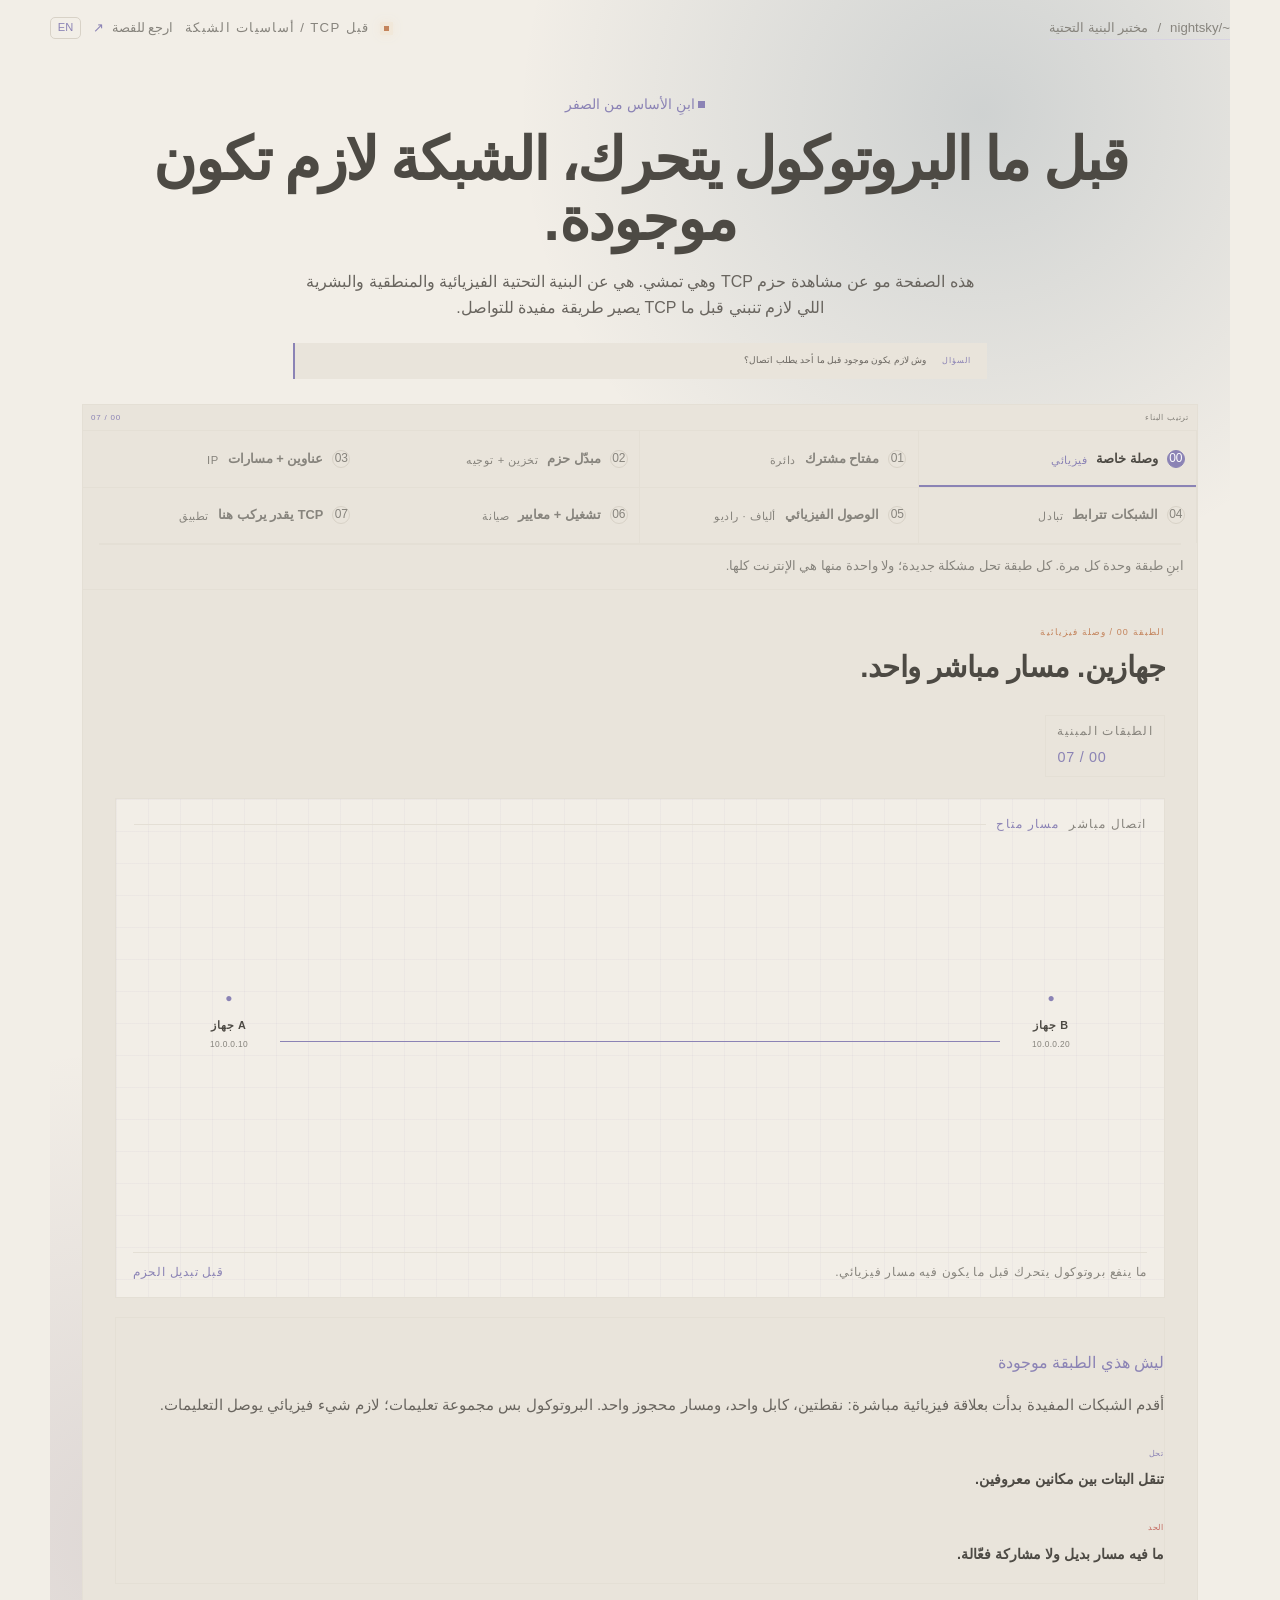
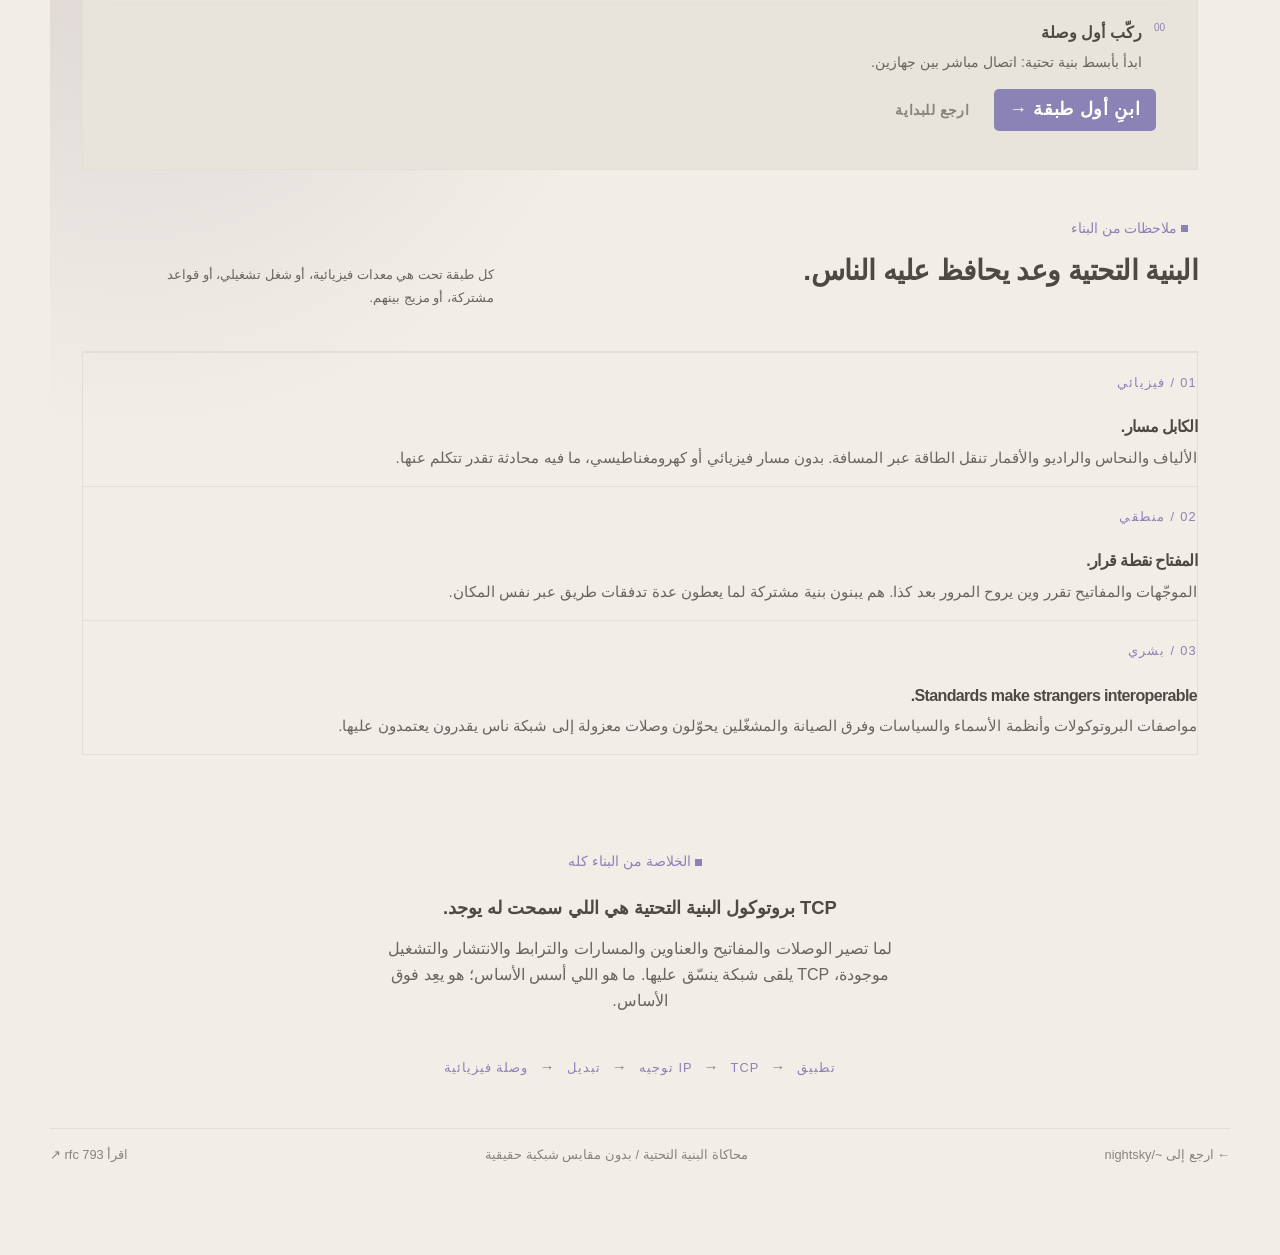
==== commit 08e9b1cf: "Add Arabic-first language experience" ====
--- a/infrastructure.html
+++ b/infrastructure.html
@@ -1,5 +1,5 @@
 <!doctype html>
-<html lang="en">
+<html lang="ar" dir="rtl">
   <head>
     <meta charset="UTF-8" />
     <meta name="viewport" content="width=device-width, initial-scale=1.0" />
@@ -19,6 +19,7 @@
       </a>
       <div class="infra-scope-pill"><span class="signal-dot"></span> before tcp / network foundations</div>
       <a class="infra-back-link" href="index.html">back to the story <span aria-hidden="true">↗</span></a>
+      <button class="language-toggle" id="languageToggle" type="button" aria-label="التبديل إلى English">EN</button>
     </header>
 
     <main class="infrastructure-main">
@@ -124,5 +125,6 @@
     </footer>
 
     <script src="infrastructure.js"></script>
+    <script src="i18n.js"></script>
   </body>
 </html>
--- a/cody.css
+++ b/cody.css
@@ -32,15 +32,16 @@
 }
 
 body {
-  max-width: 72ch;
+  width: calc(100% - 48px);
+  max-width: 1180px;
   margin: 0 auto;
-  padding: 0 2ch 4em;
+  padding: 0 0 4em;
   overflow-x: hidden;
   color: var(--ink);
   background: var(--bg);
   font-family: var(--sans);
-  font-size: 15px;
-  line-height: 1.6;
+  font-size: 16px;
+  line-height: 1.65;
 }
 
 body::before,
@@ -243,14 +244,14 @@
 }
 
 .hero h1 {
-  max-width: none;
-  margin: 0;
-  color: var(--ink);
-  font-family: var(--mono);
-  font-size: 2.9em;
+  max-width: 1050px;
+  margin: 0 auto;
+  color: var(--ink);
+  font-family: var(--mono);
+  font-size: clamp(2.7rem, 4.6vw, 4.2rem);
   font-weight: 600;
-  letter-spacing: -0.02em;
-  line-height: 1;
+  letter-spacing: -0.04em;
+  line-height: 1.02;
 }
 
 .hero h1::after {
@@ -277,7 +278,7 @@
 }
 
 .hero-lede {
-  max-width: 60ch;
+  max-width: 78ch;
   margin: 1.2em auto 0;
   color: var(--faint);
   font-family: var(--mono);
@@ -404,10 +405,10 @@
   margin: 0 0 0.9em;
   color: var(--ink);
   font-family: var(--mono);
-  font-size: 1.3em;
+  font-size: clamp(1.55rem, 2.2vw, 2.25rem);
   font-weight: 600;
-  letter-spacing: 0;
-  line-height: 1.3;
+  letter-spacing: -0.02em;
+  line-height: 1.2;
 }
 
 .section-intro,
@@ -445,8 +446,8 @@
 }
 
 .journey-rail {
-  display: flex;
-  flex-wrap: wrap;
+  display: grid;
+  grid-template-columns: repeat(4, 1fr);
   padding: 0;
   border-right: 0;
   border-bottom: 1px solid var(--line);
@@ -458,7 +459,6 @@
 
 .journey-step {
   display: flex;
-  flex: 1 1 30%;
   align-items: center;
   min-height: 3.4em;
   border-right: 1px solid var(--line);
@@ -466,7 +466,15 @@
   color: var(--faint);
   background: transparent;
   font-family: var(--mono);
-  font-size: 0.8em;
+  font-size: 0.86em;
+}
+
+.journey-step:nth-child(4n) {
+  border-right: 0;
+}
+
+.journey-step:nth-child(n + 5) {
+  border-top: 1px solid var(--line);
 }
 
 .journey-step:last-child {
@@ -547,10 +555,10 @@
 .journey-detail h3 {
   color: var(--ink);
   font-family: var(--mono);
-  font-size: 1.15em;
+  font-size: 1.35em;
   font-weight: 600;
-  letter-spacing: 0;
-  line-height: 1.3;
+  letter-spacing: -0.02em;
+  line-height: 1.25;
 }
 
 .journey-detail > p,
@@ -1074,14 +1082,14 @@
 
 .infrastructure-hero-copy h1,
 .tcp-hero-copy h1 {
-  max-width: none;
-  margin: 0;
-  color: var(--ink);
-  font-family: var(--mono);
-  font-size: 2.9em;
+  max-width: 1050px;
+  margin: 0 auto;
+  color: var(--ink);
+  font-family: var(--mono);
+  font-size: clamp(2.7rem, 4.6vw, 4.2rem);
   font-weight: 600;
-  letter-spacing: -0.02em;
-  line-height: 1;
+  letter-spacing: -0.04em;
+  line-height: 1.02;
 }
 
 .infrastructure-hero-copy h1 em,
@@ -1095,13 +1103,13 @@
 
 .infrastructure-hero-copy > p:not(.eyebrow),
 .tcp-hero-copy > p:not(.eyebrow) {
-  max-width: 60ch;
+  max-width: 78ch;
   margin: 1.2em auto 0;
 }
 
 .infrastructure-scope-note,
 .tcp-scope-note {
-  max-width: 60ch;
+  max-width: 78ch;
   margin: 1.4em auto 0;
   padding: 0.7em 1em;
   border-left-color: var(--lavender);
@@ -1152,22 +1160,30 @@
 
 .infrastructure-step-list,
 .tcp-step-list {
-  display: flex;
-  flex-direction: row;
-  flex-wrap: wrap;
+  display: grid;
+  grid-template-columns: repeat(4, 1fr);
   padding: 0;
 }
 
 .infrastructure-step,
 .tcp-step {
   display: flex;
-  flex: 1 1 25%;
   align-items: center;
   min-height: 3.5em;
   border-right: 1px solid var(--line);
   padding: 0 0.7em;
   color: var(--faint);
   background: transparent;
+}
+
+.infrastructure-step:nth-child(4n),
+.tcp-step:nth-child(4n) {
+  border-right: 0;
+}
+
+.infrastructure-step:nth-child(n + 5),
+.tcp-step:nth-child(n + 5) {
+  border-top: 1px solid var(--line);
 }
 
 .infrastructure-step:last-child,
@@ -1240,7 +1256,7 @@
 .infrastructure-workspace,
 .tcp-workspace {
   display: block;
-  padding: 1.4em 1em 1.2em;
+  padding: 2.2em 2em 1.8em;
 }
 
 .infra-workspace-heading,
@@ -1254,10 +1270,10 @@
   margin: 0 0 0.6em;
   color: var(--ink);
   font-family: var(--mono);
-  font-size: 1.3em;
+  font-size: clamp(1.55rem, 2.3vw, 2.15rem);
   font-weight: 600;
-  letter-spacing: 0;
-  line-height: 1.3;
+  letter-spacing: -0.02em;
+  line-height: 1.2;
 }
 
 .layer-count,
@@ -1285,7 +1301,7 @@
 
 .build-canvas,
 .tcp-wire-board {
-  min-height: 22em;
+  min-height: clamp(360px, 42vw, 500px);
   border-color: var(--line);
   background: var(--bg);
   background-image: linear-gradient(rgba(139, 131, 181, 0.06) 1px, transparent 1px), linear-gradient(90deg, rgba(139, 131, 181, 0.06) 1px, transparent 1px);
@@ -1620,10 +1636,97 @@
   color: var(--lavender);
 }
 
+/* Language controls and Arabic reading direction. */
+.language-toggle {
+  min-width: 2.8em;
+  border: 1px solid var(--line-bright);
+  border-radius: 5px;
+  padding: 0.1em 0.6em;
+  color: var(--lavender);
+  background: transparent;
+  font-family: var(--mono);
+  font-size: 0.8em;
+  line-height: 1.6;
+  transition: color 160ms ease, border-color 160ms ease, background 160ms ease;
+}
+
+.language-toggle:hover,
+.language-toggle:focus-visible {
+  border-color: var(--lavender);
+  color: #fff;
+  background: var(--lavender);
+}
+
+html[lang="ar"] {
+  direction: rtl;
+  --sans: "Noto Sans Arabic", Tahoma, Arial, sans-serif;
+  --serif: "Noto Sans Arabic", Tahoma, Arial, sans-serif;
+  --mono: "Noto Sans Arabic", Tahoma, Arial, sans-serif;
+}
+
+html[lang="en"] {
+  direction: ltr;
+}
+
+html[lang="ar"] .topbar,
+html[lang="ar"] .infrastructure-topbar {
+  direction: rtl;
+}
+
+html[lang="ar"] .topnav,
+html[lang="ar"] .infra-scope-pill {
+  direction: rtl;
+  margin-right: auto;
+  margin-left: 0;
+}
+
+html[lang="ar"] .section-heading,
+html[lang="ar"] .gateway-copy,
+html[lang="ar"] .infrastructure-workspace,
+html[lang="ar"] .field-note,
+html[lang="ar"] .source-card,
+html[lang="ar"] .story-panel,
+html[lang="ar"] .infrastructure-action-panel,
+html[lang="ar"] .infrastructure-explanation {
+  text-align: right;
+}
+
+html[lang="ar"] .journey-step,
+html[lang="ar"] .infrastructure-step,
+html[lang="ar"] .tcp-step,
+html[lang="ar"] .infrastructure-stepper,
+html[lang="ar"] .source-card,
+html[lang="ar"] .gateway-copy {
+  text-align: right;
+}
+
+html[lang="ar"] .build-canvas,
+html[lang="ar"] .build-illustration,
+html[lang="ar"] .build-canvas-label,
+html[lang="ar"] .build-canvas-footer,
+html[lang="ar"] .gateway-mini-wire,
+html[lang="ar"] .infrastructure-stack,
+html[lang="ar"] .takeaway-chain,
+html[lang="ar"] .browser-location {
+  direction: ltr;
+  text-align: left;
+}
+
+html[lang="ar"] .build-canvas-footer,
+html[lang="ar"] .build-canvas-label {
+  direction: rtl;
+  text-align: right;
+}
+
+html[lang="ar"] .language-toggle {
+  font-family: var(--mono);
+}
+
 @media (max-width: 600px) {
   body {
-    padding-right: 1ch;
-    padding-left: 1ch;
+    width: calc(100% - 24px);
+    padding-right: 0;
+    padding-left: 0;
   }
 
   .topbar,
@@ -1672,6 +1775,12 @@
     font-size: 0.72em;
   }
 
+  .journey-rail,
+  .infrastructure-step-list,
+  .tcp-step-list {
+    grid-template-columns: repeat(2, 1fr);
+  }
+
   .journey-step,
   .infrastructure-step,
   .tcp-step {
@@ -1695,6 +1804,30 @@
   .infrastructure-step b,
   .tcp-step b {
     font-size: 0.78em;
+  }
+
+  .journey-step:nth-child(4n),
+  .infrastructure-step:nth-child(4n),
+  .tcp-step:nth-child(4n) {
+    border-right: 1px solid var(--line);
+  }
+
+  .journey-step:nth-child(even),
+  .infrastructure-step:nth-child(even),
+  .tcp-step:nth-child(even) {
+    border-right: 0;
+  }
+
+  .journey-step:nth-child(odd):nth-child(n + 3),
+  .infrastructure-step:nth-child(odd):nth-child(n + 3),
+  .tcp-step:nth-child(odd):nth-child(n + 3) {
+    border-top: 1px solid var(--line);
+  }
+
+  .journey-step:nth-child(even):nth-child(n + 3),
+  .infrastructure-step:nth-child(even):nth-child(n + 3),
+  .tcp-step:nth-child(even):nth-child(n + 3) {
+    border-top: 0;
   }
 
   .step-era,
